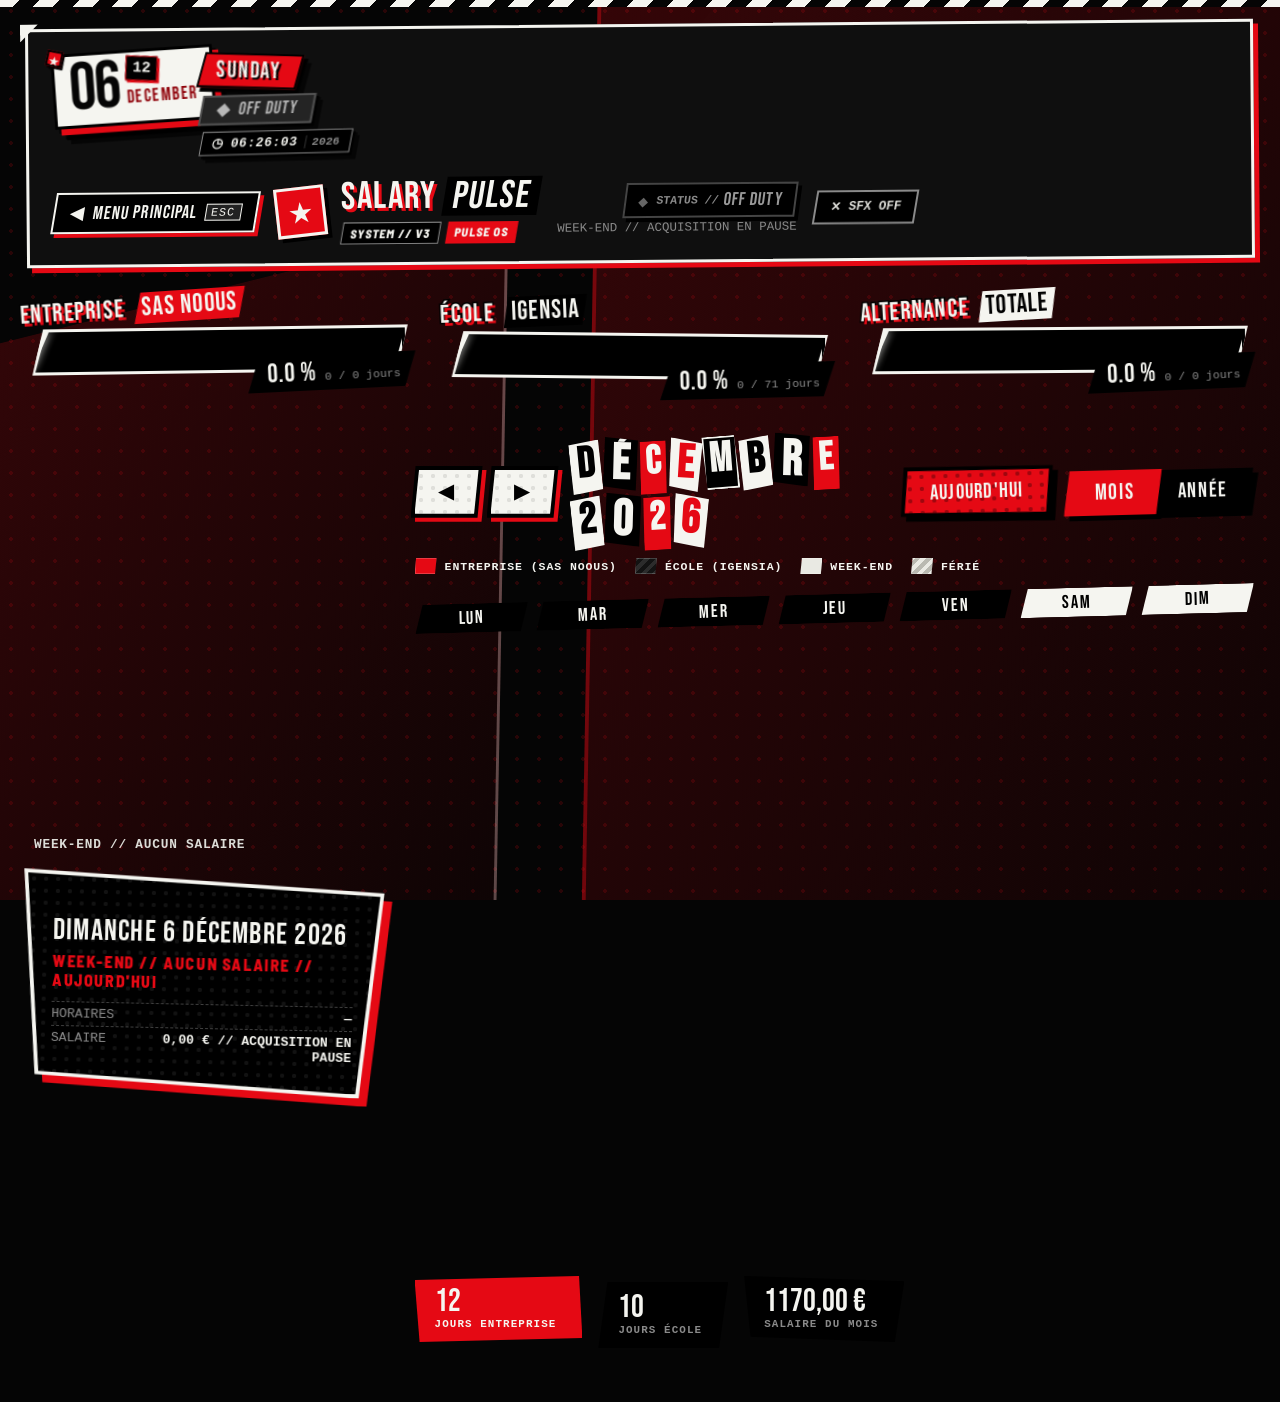
==== calendar/index.html @ b2853b39 "fix: versionner les scripts/CSS (cache GitHub Pages) et signaler un chargement incomplet GitHub Page" ====
<!DOCTYPE html>
<html lang="fr">
<head>
    <meta charset="UTF-8">
    <meta name="viewport" content="width=device-width, initial-scale=1, viewport-fit=cover">
    <meta name="theme-color" content="#050505">
    <title>Salary Pulse — Calendrier</title>
    <link rel="preconnect" href="https://fonts.googleapis.com">
    <link rel="preconnect" href="https://fonts.gstatic.com" crossorigin>
    <link href="https://fonts.googleapis.com/css2?family=Barlow+Semi+Condensed:wght@600;800&family=Bebas+Neue&display=swap" rel="stylesheet">
    <link rel="stylesheet" href="../shared/shared.css?v=20260919b">
    <link rel="stylesheet" href="calendar.css?v=20260919b">
</head>
<body data-sp-page="calendar" data-sp-hud="auto">
    <div class="sp-app-container">
        <header class="sp-header" data-sp-header="module"></header>

        <main class="cal-main">
            <h1 class="sp-sr-only">Calendrier de l'alternance</h1>

            <!-- Progression de l'alternance : 3 barres façon « Social Stats » -->
            <section class="cal-bars" aria-label="Progression de l'alternance">
                <div class="sp-hp sp-hp--red" id="barCompany">
                    <span class="hp-label">ENTREPRISE <em>SAS NOOUS</em></span>
                    <div class="hp-track"><div class="hp-fill"></div><div class="hp-ticks" aria-hidden="true"></div></div>
                    <span class="hp-value"><b data-bar-pct>0.0 %</b><i data-bar-days>0 / 0 jours</i></span>
                </div>
                <div class="sp-hp sp-hp--white" id="barSchool">
                    <span class="hp-label">ÉCOLE <em>IGENSIA</em></span>
                    <div class="hp-track"><div class="hp-fill"></div><div class="hp-ticks" aria-hidden="true"></div></div>
                    <span class="hp-value"><b data-bar-pct>0.0 %</b><i data-bar-days>0 / 71 jours</i></span>
                </div>
                <div class="sp-hp sp-hp--mix" id="barOverall">
                    <span class="hp-label">ALTERNANCE <em>TOTALE</em></span>
                    <div class="hp-track"><div class="hp-fill"></div><div class="hp-ticks" aria-hidden="true"></div></div>
                    <span class="hp-value"><b data-bar-pct>0.0 %</b><i data-bar-days>0 / 0 jours</i></span>
                </div>
            </section>

            <!-- Jour actuel : chiffre monumental sur pan rouge déchiré -->
            <section class="cal-today" aria-label="Jour actuel">
                <div class="cal-today-block">
                    <span class="cal-dow" id="calTodayDow">—</span>
                    <span class="cal-today-num sp-glitch" id="calTodayNum">--</span>
                    <span class="cal-today-month" id="calTodayMonth">—</span>
                </div>
                <p class="cal-today-info" id="calTodayInfo"></p>

                <div class="cal-detail sp-slab sp-slab--black" id="calDetail" aria-live="polite">
                    <span class="cal-detail-tag">JOUR SÉLECTIONNÉ</span>
                    <span class="cal-detail-date" id="calDetailDate">—</span>
                    <span class="cal-detail-kind" id="calDetailKind">—</span>
                    <dl class="cal-detail-rows">
                        <div><dt>HORAIRES</dt><dd id="calDetailHours">—</dd></div>
                        <div><dt>SALAIRE</dt><dd id="calDetailAmount">—</dd></div>
                    </dl>
                </div>
            </section>

            <!-- Calendrier : vue Mois ou Année -->
            <section class="cal-board" aria-labelledby="calTitle">
                <div class="cal-toolbar">
                    <div class="cal-nav-group" id="calNavGroup">
                        <button type="button" class="cal-nav sp-slab sp-slab--white" id="calPrev" aria-label="Mois précédent">◀</button>
                        <button type="button" class="cal-nav sp-slab sp-slab--white" id="calNext" aria-label="Mois suivant">▶</button>
                    </div>
                    <h2 class="cal-title" id="calTitle" data-ransom>CALENDRIER</h2>
                    <button type="button" class="cal-today-btn sp-slab sp-slab--red" id="calToday">AUJOURD'HUI</button>
                    <div class="cal-switch" role="group" aria-label="Type de vue">
                        <button type="button" class="cal-switch-btn is-active" id="viewMonth" data-view="month" aria-pressed="true">MOIS</button>
                        <button type="button" class="cal-switch-btn" id="viewYear" data-view="year" aria-pressed="false">ANNÉE</button>
                    </div>
                </div>

                <ul class="cal-legend" aria-label="Légende">
                    <li><i class="lg t-company"></i>ENTREPRISE (SAS NOOUS)</li>
                    <li><i class="lg t-school"></i>ÉCOLE (IGENSIA)</li>
                    <li><i class="lg t-weekend"></i>WEEK-END</li>
                    <li><i class="lg t-holiday"></i>FÉRIÉ</li>
                </ul>

                <div id="calMonthView">
                    <div class="cal-weekdays" aria-hidden="true">
                        <span>LUN</span><span>MAR</span><span>MER</span><span>JEU</span><span>VEN</span><span class="we">SAM</span><span class="we">DIM</span>
                    </div>
                    <div class="cal-grid" id="calGrid" role="group" aria-label="Jours du mois"></div>

                    <div class="cal-stats">
                        <div class="cal-stat cal-stat--red"><b id="calStatCompany">0</b><span>JOURS ENTREPRISE</span></div>
                        <div class="cal-stat"><b id="calStatSchool">0</b><span>JOURS ÉCOLE</span></div>
                        <div class="cal-stat"><b id="calStatAmount">0 €</b><span>SALAIRE DU MOIS</span></div>
                    </div>
                </div>

                <div id="calYearView" class="cal-year" hidden></div>
            </section>
        </main>
    </div>

    <!-- Intro « changement de jour » -->
    <div class="cal-intro" id="calIntro" aria-hidden="true">
        <div class="cal-intro-prev"><span id="calIntroPrev">--</span><s></s></div>
        <div class="cal-intro-next"><em id="calIntroDow">—</em><span id="calIntroNext">--</span></div>
        <div class="cal-intro-slash"></div>
    </div>

    <script src="../shared/scheduleConfig.js?v=20260919b" defer></script>
    <script src="../shared/schedule-engine.js?v=20260919b" defer></script>
    <script src="../shared/shared.js?v=20260919b" defer></script>
    <script src="calendar-engine.js?v=20260919b" defer></script>
    <script src="calendar-ui.js?v=20260919b" defer></script>
</body>
</html>
---- shared/shared.css ----
/* ==========================================================================
   SALARY PULSE // DESIGN SYSTEM
   Grammaire : noir + rouge + blanc · collage · diagonales · hard shadows
   Fichier partagé par tous les modules (menu, dashboard, calendrier, GTA 6).

   1. Tokens   2. Base   3. Fond   4. HUD / header   5. Boutons   6. Transition
   7. Briques P5 (dalles, lettres, glitch)   8. Barres HP   9. Responsive & accessibilité
   ========================================================================== */

/* 1. TOKENS ================================================================ */
:root {
    /* Couleurs */
    --sp-black: #050505;
    --sp-dark: #0f0f0f;
    --sp-card-bg: #141414;
    --sp-dark-gray: #242424;
    --sp-gray: #8a8a8a;
    --sp-offwhite: #dcdcd7;
    --sp-white: #f5f5f0;
    --sp-red: #e50914;
    --sp-red-dark: #8f0008;
    --sp-red-glow: rgba(229, 9, 20, 0.45);

    /* Typographies */
    --font-display: 'Bebas Neue', 'Oswald', 'Impact', 'Arial Narrow', sans-serif;
    --font-body: 'Barlow Semi Condensed', 'Arial Narrow', system-ui, sans-serif;
    --font-mono: ui-monospace, 'Cascadia Mono', Consolas, 'SFMono-Regular', monospace;

    /* Espacements */
    --sp-s2: 8px;
    --sp-s3: 12px;
    --sp-s4: 16px;
    --sp-s5: 24px;

    /* Bordures & angles */
    --sp-bw: 3px;
    --sp-skew: -10deg;

    /* Ombres dures : black = sticker, red = carte, combo = monument */
    --sp-shadow-black: 4px 4px 0 #000;
    --sp-shadow-red: 5px 5px 0 var(--sp-red);
    --sp-shadow-combo: 6px 6px 0 var(--sp-red), 12px 12px 0 #000;

    /* Découpes (clip-path) : aucune forme n'est un rectangle */
    --clip-para: polygon(7% 0, 100% 0, 93% 100%, 0 100%);
    --clip-para-r: polygon(0 0, 93% 0, 100% 100%, 7% 100%);
    --clip-bevel: polygon(0 14%, 3% 0, 97% 0, 100% 16%, 100% 86%, 97% 100%, 4% 100%, 0 84%);
    --clip-slab-a: polygon(0 6%, 98% 0, 100% 94%, 3% 100%);
    --clip-slab-b: polygon(3% 0, 100% 5%, 97% 100%, 0 93%);
    --clip-slab-c: polygon(0 0, 100% 8%, 94% 100%, 4% 92%);
    --clip-torn: polygon(0 0, 100% 0, 100% 84%, 96% 92%, 91% 82%, 86% 95%, 80% 84%, 74% 97%, 68% 86%, 61% 98%, 55% 87%, 48% 99%, 41% 88%, 34% 97%, 27% 86%, 20% 96%, 13% 85%, 7% 94%, 0 86%);

    /* Mouvement */
    --sp-ease-snap: cubic-bezier(0.2, 0.9, 0.3, 1.25);
    --sp-ease-out: cubic-bezier(0.16, 1, 0.3, 1);
    --sp-ease-slash: cubic-bezier(0.77, 0, 0.175, 1);
    --sp-t-fast: 120ms;
    --sp-t-med: 240ms;
    --sp-t-slow: 480ms;
    --sp-snap: var(--sp-t-med) var(--sp-ease-snap);

    /* Couches */
    --z-bg: 0;
    --z-app: 1;
    --z-wipe: 10000;
}

/* 2. BASE ================================================================== */
*, *::before, *::after {
    box-sizing: border-box;
    margin: 0;
    padding: 0;
    -webkit-font-smoothing: antialiased;
}

html { scroll-behavior: smooth; }

body {
    background: var(--sp-black);
    color: var(--sp-white);
    font-family: var(--font-body);
    min-height: 100vh;
    min-height: 100dvh;
    overflow-x: hidden;
    position: relative;
}

button { font: inherit; color: inherit; cursor: pointer; }
a { color: inherit; }

:focus-visible {
    outline: 3px solid var(--sp-white);
    outline-offset: 3px;
}

.sp-sr-only {
    position: absolute;
    width: 1px;
    height: 1px;
    overflow: hidden;
    clip: rect(0 0 0 0);
    white-space: nowrap;
}

.sp-skip {
    position: fixed;
    top: -60px;
    left: 8px;
    z-index: calc(var(--z-wipe) + 1);
    background: var(--sp-white);
    color: #000;
    padding: 8px 14px;
    font-family: var(--font-display);
    font-size: 1.2rem;
    text-decoration: none;
    transition: top var(--sp-t-fast);
}
.sp-skip:focus { top: 8px; }

/* 3. FOND (couches légères, aucune boucle DOM) ============================= */
.sp-bg-overlay {
    position: fixed;
    inset: 0;
    z-index: var(--z-bg);
    pointer-events: none;
    overflow: hidden;
}

.sp-halftone {
    position: absolute;
    inset: 0;
    background-image: radial-gradient(circle, rgba(229, 9, 20, 0.16) 1.8px, transparent 1.9px);
    background-size: 22px 22px;
}

.sp-action-slash {
    position: absolute;
    background: linear-gradient(135deg, rgba(229, 9, 20, 0.22), rgba(143, 0, 8, 0.05));
    transform: rotate(-14deg) skewX(-15deg);
}
.sp-action-slash.slash-1 {
    top: -15%;
    right: -10%;
    width: 65vw;
    height: 125vh;
    border-left: 4px solid rgba(229, 9, 20, 0.45);
}
.sp-action-slash.slash-2 {
    bottom: -20%;
    left: -15%;
    width: 55vw;
    height: 85vh;
    border-right: 3px solid rgba(245, 245, 240, 0.28);
}

.sp-stripe-band {
    position: absolute;
    inset: 0 0 auto;
    height: 7px;
    background: repeating-linear-gradient(-45deg, var(--sp-white) 0 14px, var(--sp-black) 14px 28px);
    z-index: 2;
}

/* 4. HUD & HEADER ========================================================== */
.sp-app-container {
    position: relative;
    z-index: var(--z-app);
    width: 100%;
    max-width: 1260px;
    margin: 0 auto;
    padding: var(--sp-s5) var(--sp-s4) 60px;
    overflow-x: clip; /* ombres dures et éléments inclinés ne créent jamais de scroll horizontal */
    display: flex;
    flex-direction: column;
    gap: 28px;
}

.sp-header {
    display: flex;
    align-items: center;
    justify-content: space-between;
    flex-wrap: wrap;
    gap: var(--sp-s5);
    padding: 18px 24px;
    background: var(--sp-dark);
    border: var(--sp-bw) solid var(--sp-white);
    box-shadow: var(--sp-shadow-red);
    position: relative;
    transform: rotate(-0.5deg);
}
.sp-header::before {
    content: '';
    position: absolute;
    top: -8px;
    left: -8px;
    width: 18px;
    height: 18px;
    background: var(--sp-white);
    clip-path: polygon(0 0, 100% 0, 0 100%);
}

.sp-header-right-group {
    display: flex;
    align-items: center;
    justify-content: flex-end;
    flex-wrap: wrap;
    gap: 18px;
}

.sp-brand-block { display: flex; align-items: center; gap: var(--sp-s4); }

.sp-logo-icon {
    width: 50px;
    height: 50px;
    display: grid;
    place-items: center;
    background: var(--sp-red);
    border: var(--sp-bw) solid var(--sp-white);
    box-shadow: var(--sp-shadow-black);
    transform: rotate(-6deg);
    font-size: 1.8rem;
}
.sp-star { color: var(--sp-white); }

.sp-brand-title {
    display: flex;
    align-items: baseline;
    gap: var(--sp-s2);
    font-family: var(--font-display);
    font-size: 2.4rem;
    line-height: 0.92;
    letter-spacing: 0.04em;
}
.sp-brand-title .title-main { text-shadow: 3px 3px 0 var(--sp-red); }
.sp-brand-title .title-sub {
    color: var(--sp-white);
    background: #000;
    padding: 2px 8px;
    transform: skewX(var(--sp-skew));
}

.sp-tag-ribbon { display: flex; gap: var(--sp-s2); margin-top: 6px; }
.sp-pill-black, .sp-pill-red {
    font-size: 0.75rem;
    font-weight: 800;
    letter-spacing: 0.08em;
    padding: 3px 8px;
    transform: skewX(var(--sp-skew));
}
.sp-pill-black { background: #000; border: 1px solid var(--sp-gray); }
.sp-pill-red { background: var(--sp-red); }

/* Statut de travail */
.hud-status-wrapper { display: flex; flex-direction: column; align-items: flex-end; gap: 3px; }
.sp-status-badge {
    display: inline-flex;
    align-items: center;
    gap: var(--sp-s2);
    padding: 4px 12px;
    background: #000;
    border: 2px solid var(--sp-gray);
    box-shadow: var(--sp-shadow-black);
    transform: skewX(-8deg);
}
.sp-status-radar { font-size: 0.8rem; animation: spRadarPulse 1s infinite alternate; }
.sp-status-text-block { display: flex; align-items: center; gap: 5px; }
.status-prefix { font-family: var(--font-mono); font-size: 0.72rem; color: var(--sp-gray); font-weight: 700; }
.status-main { font-family: var(--font-display); font-size: 1.15rem; letter-spacing: 0.06em; }
.hud-status-caption { font-size: 0.78rem; color: var(--sp-gray); font-family: var(--font-mono); }

.sp-status-badge.status-working { border-color: var(--sp-red); box-shadow: 3px 3px 0 var(--sp-red); }
.sp-status-badge.status-working .sp-status-radar { color: var(--sp-white); }
.sp-status-badge.status-break { border-color: var(--sp-white); color: var(--sp-white); }
.sp-status-badge.status-break .sp-status-radar { color: var(--sp-red); }
.sp-status-badge.status-complete { border-color: var(--sp-white); color: var(--sp-white); }
.sp-status-badge.status-complete .sp-status-radar { color: var(--sp-white); }
.sp-status-badge.status-offduty { border-color: #444; color: #999; }
.sp-status-badge.status-offduty .sp-status-radar { color: #666; }

@keyframes spRadarPulse {
    from { opacity: 0.3; transform: scale(0.8); }
    to { opacity: 1; transform: scale(1.2); }
}

/* Sticker date HUD — dimensionné en em : `font-size` du parent le met à l'échelle */
.sp-date-hud-sticker {
    --hud-fs: 16px;
    font-size: var(--hud-fs);
    display: flex;
    align-items: flex-start;
    position: relative;
    z-index: 10;
    filter: drop-shadow(0.25em 0.25em 0 rgba(0, 0, 0, 0.7));
}

.hud-sticker-daybox {
    position: relative;
    z-index: 2;
    background: var(--sp-white);
    color: #050505;
    border: 0.22em solid #000;
    padding: 0.4em 0.9em 0.5em;
    box-shadow: 0.38em 0.38em 0 var(--sp-red), 0.7em 0.7em 0 #000;
    transform: rotate(-3.5deg);
    animation: spStickerDrop 0.45s var(--sp-ease-out) both;
}

.sticker-pin {
    position: absolute;
    top: -0.55em;
    left: -0.55em;
    width: 1.25em;
    height: 1.25em;
    display: grid;
    place-items: center;
    background: var(--sp-red);
    color: var(--sp-white);
    font-size: 0.8em;
    border: 2px solid #000;
    box-shadow: 2px 2px 0 #000;
    transform: rotate(15deg);
}

.sticker-num-row { display: flex; align-items: flex-start; gap: 0.4em; }
.sticker-big-day {
    font-family: var(--font-display);
    font-size: 4.2em;
    line-height: 0.82;
    letter-spacing: -0.03em;
    font-variant-numeric: tabular-nums;
}
.sticker-month-tag {
    display: inline-block;
    background: #000;
    color: var(--sp-white);
    font-family: var(--font-mono);
    font-weight: 800;
    font-size: 0.95em;
    padding: 0.15em 0.4em;
    border: 1.5px solid var(--sp-red);
    box-shadow: 2px 2px 0 var(--sp-red);
    transform: rotate(6deg) translateY(-2px);
}
.sticker-month-name {
    font-family: var(--font-display);
    font-size: 1.15em;
    letter-spacing: 0.08em;
    color: var(--sp-red-dark);
    margin-top: 0.25em;
    line-height: 1;
}

.hud-sticker-slash-group {
    display: flex;
    flex-direction: column;
    align-items: flex-start;
    gap: 0.35em;
    margin: 0.3em 0 0 -0.9em;
    z-index: 3;
}

.sticker-weekday-banner {
    background: var(--sp-red);
    border: 0.17em solid #000;
    box-shadow: 0.27em 0.27em 0 #000;
    padding: 0.25em 1em 0.25em 0.9em;
    transform: skewX(-14deg) rotate(2deg);
    animation: spStickerSlash 0.48s var(--sp-ease-out) 0.08s both;
}
.weekday-text {
    display: inline-block;
    font-family: var(--font-display);
    font-size: 1.45em;
    letter-spacing: 0.08em;
    line-height: 1;
    text-shadow: 2px 2px 0 #000;
    transform: skewX(14deg);
}

.sticker-context-pill {
    display: inline-flex;
    align-items: center;
    gap: 0.4em;
    padding: 0.25em 0.8em;
    border: 2px solid #000;
    box-shadow: 3px 3px 0 #000;
    font-family: var(--font-display);
    font-size: 1.1em;
    letter-spacing: 0.06em;
    line-height: 1;
    transform: skewX(-12deg) rotate(-1deg);
    animation: spStickerPop 0.45s var(--sp-ease-out) 0.16s both;
}
.sticker-context-pill.context-afterwork { background: #000; color: var(--sp-white); border-color: var(--sp-white); box-shadow: 3px 3px 0 var(--sp-red); }
.sticker-context-pill.context-working { background: var(--sp-red); border-color: var(--sp-white); }
.sticker-context-pill.context-working .context-dot { color: var(--sp-white); }
.sticker-context-pill.context-break { background: var(--sp-white); color: #000; }
.sticker-context-pill.context-break .context-dot { color: var(--sp-red); }
.sticker-context-pill.context-offduty { background: var(--sp-dark-gray); color: #b8b8b8; border-color: #555; }

.sticker-time-tag {
    display: inline-flex;
    align-items: center;
    gap: 0.6em;
    background: #000;
    border: 1px solid var(--sp-gray);
    padding: 0.25em 0.8em;
    font-family: var(--font-mono);
    font-size: 0.8em;
    font-weight: 700;
    box-shadow: 3px 3px 0 #000;
    transform: skewX(var(--sp-skew));
    animation: spStickerPop 0.45s var(--sp-ease-out) 0.22s both;
}
.time-clock-icon, .time-clock-val { color: var(--sp-white); }
.time-clock-val { letter-spacing: 0.05em; font-variant-numeric: tabular-nums; }
.time-year-val { color: var(--sp-gray); font-size: 0.9em; border-left: 1px solid #333; padding-left: 0.5em; }

@keyframes spStickerDrop {
    from { opacity: 0; transform: translateY(-20px) rotate(-10deg) scale(0.9); }
    to { opacity: 1; transform: translateY(0) rotate(-3.5deg) scale(1); }
}
@keyframes spStickerSlash {
    from { opacity: 0; transform: translateX(-30px) skewX(-20deg) scale(0.9); }
    to { opacity: 1; transform: translateX(0) skewX(-14deg) rotate(2deg) scale(1); }
}
@keyframes spStickerPop {
    from { opacity: 0; transform: scale(0.6) skewX(-12deg); }
    to { opacity: 1; transform: scale(1) skewX(-12deg) rotate(-1deg); }
}

/* 5. BOUTONS GÉNÉRIQUES ==================================================== */
.sp-btn-back,
.sp-btn-audio-header {
    display: inline-flex;
    align-items: center;
    gap: var(--sp-s2);
    background: #000;
    border: 2px solid var(--sp-white);
    box-shadow: 4px 4px 0 var(--sp-red);
    padding: 7px 14px;
    text-decoration: none;
    transform: skewX(var(--sp-skew));
    transition: transform var(--sp-snap), background-color var(--sp-t-fast), box-shadow var(--sp-t-fast);
}
.sp-btn-back { font-family: var(--font-display); font-size: 1.15rem; letter-spacing: 0.06em; }
.sp-btn-back:hover { background: var(--sp-red); transform: skewX(var(--sp-skew)) translateY(-2px); box-shadow: 6px 6px 0 #000; }
.sp-btn-back:active { transform: skewX(var(--sp-skew)) translateY(2px); box-shadow: 2px 2px 0 #000; }
.sp-btn-back .back-arrow { color: var(--sp-white); }
.sp-btn-back .back-kbd {
    background: #222;
    color: var(--sp-white);
    border: 1px solid var(--sp-white);
    font-family: var(--font-mono);
    font-size: 0.72rem;
    padding: 1px 5px;
}

.sp-btn-audio-header {
    border-color: var(--sp-gray);
    box-shadow: none;
    font-family: var(--font-mono);
    font-size: 0.78rem;
    font-weight: 700;
    color: var(--sp-offwhite);
}
.sp-btn-audio-header:hover { border-color: var(--sp-white); box-shadow: 3px 3px 0 var(--sp-red); transform: skewX(var(--sp-skew)) translateY(-2px); }
.sp-btn-audio-header[aria-pressed="true"] { background: var(--sp-red); color: #fff; border-color: var(--sp-white); box-shadow: 3px 3px 0 var(--sp-white); }

/* 6. TRANSITION « MODULE ACCESS » =========================================
   4 panneaux diagonaux (noir, blanc, rouge, jaune) qui balaient l'écran.
   .is-covering : entrée (≈320 ms) · .is-revealing : sortie sur la page suivante. */
.sp-transition-wipe {
    position: fixed;
    inset: 0;
    z-index: var(--z-wipe);
    pointer-events: none;
    overflow: hidden;
    visibility: hidden;
}
.sp-transition-wipe.is-covering,
.sp-transition-wipe.is-revealing { visibility: visible; }
.sp-transition-wipe.is-covering { pointer-events: all; }

.wipe-band {
    position: absolute;
    top: 0;
    left: -30vw;
    width: 160vw;
    height: 100%;
    transform: skewX(-22deg) translateX(-125%);
    will-change: transform;
}
.wipe-band.band-a { background: var(--sp-white); }
.wipe-band.band-white { background: var(--sp-white); }
.wipe-band.band-red {
    background: var(--sp-red);
    display: grid;
    place-items: center;
}
.wipe-band.band-black { background: #000; }

.is-covering .wipe-band,
.is-revealing .wipe-band { animation-fill-mode: forwards; animation-timing-function: var(--sp-ease-slash); }
.is-covering .wipe-band { animation-duration: 320ms; animation-name: spWipeIn; }
.is-covering .band-white { animation-delay: 30ms; }
.is-covering .band-black { animation-delay: 60ms; }
.is-covering .band-red { animation-delay: 90ms; }
.is-revealing .wipe-band { transform: skewX(-22deg) translateX(0); animation-duration: 380ms; animation-name: spWipeOut; }
.is-revealing .band-black { animation-delay: 30ms; }
.is-revealing .band-white { animation-delay: 60ms; }
.is-revealing .band-a { animation-delay: 90ms; }

.wipe-content {
    display: flex;
    flex-direction: column;
    align-items: center;
    gap: var(--sp-s2);
    transform: skewX(22deg) rotate(-3deg);
    text-align: center;
    padding: 0 var(--sp-s4);
}
.wipe-kicker {
    font-family: var(--font-mono);
    font-size: clamp(0.7rem, 2.2vw, 1rem);
    font-weight: 800;
    letter-spacing: 0.24em;
    color: var(--sp-white);
    background: #000;
    padding: 4px 12px;
}
.wipe-text {
    font-family: var(--font-display);
    font-size: clamp(3.2rem, 12vw, 8rem);
    line-height: 0.9;
    letter-spacing: 0.04em;
    -webkit-text-stroke: 3px #000;
    paint-order: stroke fill;
    text-shadow: 6px 6px 0 #000;
}
.wipe-pulse { width: min(60vw, 460px); height: auto; overflow: visible; }
.wipe-pulse path {
    fill: none;
    stroke: var(--sp-white);
    stroke-width: 5;
    stroke-linejoin: round;
    stroke-dasharray: 400;
    stroke-dashoffset: 400;
}
.is-covering .wipe-pulse path { animation: spPulseDraw 320ms var(--sp-ease-out) 120ms forwards; }
.is-revealing .wipe-pulse path { stroke-dashoffset: 0; }

@keyframes spWipeIn { to { transform: skewX(-22deg) translateX(0); } }
@keyframes spWipeOut { to { transform: skewX(-22deg) translateX(125%); } }
@keyframes spPulseDraw { to { stroke-dashoffset: 0; } }

/* 7. BRIQUES P5 : dalles découpées, lettres « anonymes », glitch =============
   .sp-slab : ombre dure (drop-shadow sur l'union forme + contenu, donc compatible
   clip-path), liseré clair (::after) et face (::before, trame optionnelle).
   Variables : --slab-bg  --slab-edge  --slab-dot  --slab-clip  --slab-shadow */
.sp-slab {
    position: relative;
    isolation: isolate;
    filter: drop-shadow(var(--slab-shadow, 7px 7px 0 #000));
}
.sp-slab::before,
.sp-slab::after { content: ''; position: absolute; clip-path: var(--slab-clip, var(--clip-slab-a)); }
.sp-slab::before {
    inset: 0;
    z-index: -1;
    background-color: var(--slab-bg, #000);
    background-image: radial-gradient(circle, var(--slab-dot, transparent) 1.8px, transparent 2.5px);
    background-size: 12px 12px;
}
.sp-slab::after { inset: -4px; z-index: -2; background: var(--slab-edge, var(--sp-white)); }
.sp-slab--red { --slab-bg: var(--sp-red); --slab-dot: rgba(0, 0, 0, 0.3); --slab-edge: #000; }
.sp-slab--white { --slab-bg: var(--sp-white); --slab-dot: rgba(0, 0, 0, 0.09); --slab-edge: #000; color: #000; }
.sp-slab--black { --slab-bg: #000; --slab-dot: rgba(255, 255, 255, 0.07); }

/* Lettres découpées : chaque lettre a sa tuile, sa taille et son angle */
.sp-ransom { display: inline-flex; flex-wrap: wrap; align-items: baseline; gap: 0.06em 0.05em; font-family: var(--font-display); line-height: 1; }
.sp-ransom .w { display: inline-flex; gap: 0.05em; margin-right: 0.3em; white-space: nowrap; }
.sp-ransom .l { display: inline-block; padding: 0.04em 0.16em 0.02em; }
.sp-ransom .l:nth-child(5n+1) { background: var(--sp-white); color: #000; transform: rotate(-4deg); clip-path: var(--clip-slab-a); }
.sp-ransom .l:nth-child(5n+2) { background: #000; color: var(--sp-white); font-size: 1.16em; transform: rotate(3deg) translateY(-0.05em); clip-path: var(--clip-slab-b); }
.sp-ransom .l:nth-child(5n+3) { background: var(--sp-red); color: var(--sp-white); font-size: 0.92em; transform: rotate(-2deg) translateY(0.05em); clip-path: var(--clip-para); }
.sp-ransom .l:nth-child(5n+4) { background: var(--sp-white); color: var(--sp-red); font-size: 1.08em; transform: rotate(5deg); clip-path: var(--clip-slab-c); }
.sp-ransom .l:nth-child(5n) { background: #000; color: var(--sp-white); font-size: 0.96em; transform: rotate(-3deg) translateY(-0.03em); clip-path: var(--clip-para-r); box-shadow: inset 0 0 0 2px var(--sp-white); }

/* Glitch nerveux (titres) : deux copies décalées via data-text */
.sp-glitch { position: relative; display: inline-block; }
.sp-glitch::before,
.sp-glitch::after { content: attr(data-text); position: absolute; inset: 0; pointer-events: none; opacity: 0; }
.sp-glitch::before { color: var(--sp-red); clip-path: polygon(0 0, 100% 0, 100% 45%, 0 45%); }
.sp-glitch::after { color: var(--sp-white); clip-path: polygon(0 55%, 100% 55%, 100% 100%, 0 100%); }
.sp-glitch.is-glitching::before { animation: spGlitchA 220ms steps(2) 1; }
.sp-glitch.is-glitching::after { animation: spGlitchB 220ms steps(2) 1; }
@keyframes spGlitchA { 0%, 100% { opacity: 0; } 20% { opacity: 1; transform: translate(-6px, 0); } 60% { opacity: 1; transform: translate(4px, -2px); } }
@keyframes spGlitchB { 0%, 100% { opacity: 0; } 30% { opacity: 1; transform: translate(6px, 1px); } 70% { opacity: 1; transform: translate(-4px, 2px); } }

/* 8. BARRES « SOCIAL STATS / HP » ==========================================
   .sp-hp > .hp-label + .hp-track(> .hp-fill + .hp-ticks) + .hp-value
   Le remplissage suit --p (0..1, posé sur .hp-track) ; le bord d'attaque est oblique et pointu.
   Variantes : .sp-hp--white (hachures, école) · .sp-hp--mix (rouge → blanc, total) */
@property --p { syntax: '<number>'; inherits: true; initial-value: 0; }

.sp-hp {
    --segs: 7;
    --tip: 16px;
    position: relative;
    display: grid;
    gap: 6px;
    padding-top: 26px;
}
.hp-label {
    position: absolute;
    top: -6px;
    left: -12px;
    z-index: 3;
    font-family: var(--font-display);
    font-size: 1.7rem;
    letter-spacing: 0.05em;
    line-height: 1;
    color: var(--sp-white);
    -webkit-text-stroke: 3px #000;
    paint-order: stroke fill;
    text-shadow: 3px 3px 0 var(--sp-red);
    transform: rotate(-3deg);
}
.hp-label em { font-style: normal; padding: 0 8px; margin-left: 4px; background: var(--sp-red); color: var(--sp-white); -webkit-text-stroke: 0; text-shadow: none; clip-path: var(--clip-para); }

.hp-track {
    position: relative;
    height: 38px;
    background: var(--sp-white);
    clip-path: polygon(3% 0, 100% 0, 97% 100%, 0 100%);
    transition: --p 1100ms cubic-bezier(0.2, 0.9, 0.3, 1.12);
}
.hp-track::before { content: ''; position: absolute; inset: 3px; background: #000; clip-path: polygon(3% 0, 100% 0, 97% 100%, 0 100%); }
.hp-fill {
    position: absolute;
    inset: 6px;
    background: linear-gradient(180deg, #ff4650 0%, var(--sp-red) 45%, #8f0008 100%);
    /* bord d'attaque : le haut avance plus loin que le bas → pointe oblique */
    clip-path: polygon(0 0, calc(var(--p) * 100% + var(--tip) * var(--p)) 0, calc(var(--p) * 100% - var(--tip) * (1 - var(--p))) 100%, 0 100%);
}
.hp-fill::before { content: ''; position: absolute; inset: 0; background: repeating-linear-gradient(-60deg, rgba(255, 255, 255, 0.16) 0 8px, transparent 8px 18px); background-size: 26px 100%; animation: spHpFlow 900ms linear infinite; }
.hp-fill::after { content: ''; position: absolute; inset: 0 0 auto 0; height: 30%; background: rgba(255, 255, 255, 0.35); }
@keyframes spHpFlow { to { background-position: 26px 0; } }

/* étincelle blanche sur le bord d'attaque */
.hp-track::after {
    content: '';
    position: absolute;
    z-index: 2;
    top: 3px;
    bottom: 3px;
    width: 5px;
    left: calc(6px + (100% - 12px) * var(--p) - 3px);
    background: var(--sp-white);
    transform: skewX(-24deg);
    filter: drop-shadow(0 0 5px var(--sp-white));
}
.hp-ticks {
    position: absolute;
    inset: 3px;
    background: repeating-linear-gradient(90deg, transparent 0 calc(100% / var(--segs) - 3px), #000 calc(100% / var(--segs) - 3px) calc(100% / var(--segs)));
}
.hp-value {
    position: absolute;
    right: -6px;
    top: 0;
    z-index: 3;
    display: flex;
    align-items: baseline;
    gap: var(--sp-s2);
    padding: 2px 16px 2px 20px;
    background: #000;
    color: var(--sp-white);
    clip-path: var(--clip-para);
    transform: rotate(-2deg);
}
.hp-value b { font-family: var(--font-display); font-weight: 400; font-size: 1.9rem; letter-spacing: 0.04em; }
.hp-value i { font-style: normal; font-family: var(--font-mono); font-size: 0.72rem; color: var(--sp-gray); }
.sp-hp--main { margin-top: var(--sp-s2); }

.sp-hp--white .hp-fill { background: repeating-linear-gradient(-45deg, #f5f5f0 0 9px, #cfcfc8 9px 18px); }
.sp-hp--white .hp-fill::before, .sp-hp--white .hp-fill::after { display: none; }
.sp-hp--white .hp-label em { background: #000; }
.sp-hp--mix .hp-fill { background: linear-gradient(90deg, #8f0008 0%, var(--sp-red) 55%, #f5f5f0 100%); }
.sp-hp--mix .hp-label em { background: var(--sp-white); color: #000; }

/* 9. RESPONSIVE & ACCESSIBILITÉ ============================================ */
@media (max-width: 950px) {
    .sp-header { flex-direction: column; align-items: flex-start; gap: var(--sp-s4); transform: none; }
    .sp-header-right-group { width: 100%; justify-content: space-between; }
}

@media (max-width: 650px) {
    .sp-app-container { padding: var(--sp-s3) var(--sp-s3) 36px; gap: var(--sp-s5); }
    .sp-date-hud-sticker { --hud-fs: 13px; }
    .sp-header { padding: var(--sp-s3); }
    .sp-header-right-group { flex-wrap: nowrap; align-items: stretch; gap: var(--sp-s3); }
    .sp-btn-back { flex: 1; justify-content: center; }
    .sp-btn-audio-header { justify-content: center; }
    .sp-brand-block, .hud-status-wrapper { display: none; } /* le HUD date suffit sur mobile */
}

@media (prefers-reduced-motion: reduce) {
    *, *::before, *::after {
        animation-duration: 0.01ms !important;
        animation-iteration-count: 1 !important;
        animation-delay: 0ms !important;
        transition-duration: 0.01ms !important;
        scroll-behavior: auto !important;
    }
    .sp-transition-wipe { display: none !important; }
    .hp-fill::before { animation: none; }
    .hp-track { transition: none; }
}
---- calendar/calendar.css ----
/* ==========================================================================
   CALENDRIER // jour actuel monumental + grille de parallélogrammes
   1. Mise en page   2. Jour actuel   3. Grille   4. Stats   5. Intro   6. Responsive
   ========================================================================== */

/* 1. MISE EN PAGE ========================================================== */
.cal-main { display: grid; grid-template-columns: minmax(280px, 0.42fr) 1fr; gap: 44px 36px; align-items: start; }

/* Barres de progression (Social Stats) : pleine largeur, légèrement décalées */
.cal-bars { grid-column: 1 / -1; display: grid; grid-template-columns: repeat(3, 1fr); gap: 46px 44px; padding: 10px 6px 4px; }
.cal-bars .sp-hp:nth-child(1) { transform: rotate(-0.8deg); }
.cal-bars .sp-hp:nth-child(2) { transform: rotate(0.6deg) translateY(6px); }
.cal-bars .sp-hp:nth-child(3) { transform: rotate(-0.4deg); }
.cal-bars .hp-track { height: 46px; }
.cal-bars .hp-label { font-size: 1.6rem; }
.cal-bars .sp-hp { padding-bottom: 16px; }
.cal-bars .hp-value { top: auto; bottom: -2px; right: -8px; }
.cal-bars .hp-value b { font-size: 1.6rem; }

/* 2. JOUR ACTUEL =========================================================== */
.cal-today { display: grid; gap: var(--sp-s5); }

.cal-today-block {
    position: relative;
    isolation: isolate;
    display: grid;
    justify-items: start;
    padding: 30px 26px 74px 30px;
    min-height: 340px;
    transform: rotate(-2.5deg);
    filter: drop-shadow(10px 10px 0 #000);
}
/* fond rouge déchiré + trame */
.cal-today-block::before {
    content: '';
    position: absolute;
    inset: 0;
    z-index: -1;
    background:
        radial-gradient(circle, rgba(0, 0, 0, 0.32) 2px, transparent 2.6px) 0 0 / 13px 13px,
        var(--sp-red);
    clip-path: var(--clip-torn);
}
.cal-today-block::after {
    content: '';
    position: absolute;
    inset: -5px;
    z-index: -2;
    background: var(--sp-white);
    clip-path: var(--clip-torn);
}
.cal-dow {
    padding: 3px 18px 3px 12px;
    background: #000;
    color: var(--sp-white);
    font-family: var(--font-display);
    font-size: 1.7rem;
    letter-spacing: 0.1em;
    clip-path: var(--clip-para);
    transform: rotate(3deg);
}
.cal-today-num {
    font-family: var(--font-display);
    font-size: clamp(9rem, 22vw, 15rem);
    line-height: 0.82;
    color: var(--sp-white);
    -webkit-text-stroke: 5px #000;
    paint-order: stroke fill;
    text-shadow: 9px 9px 0 #000;
    transform: skewX(-7deg);
    margin: 4px 0 0 -6px;
}
.cal-today-month {
    padding: 2px 16px 2px 12px;
    background: var(--sp-white);
    color: #000;
    font-family: var(--font-display);
    font-size: 1.5rem;
    letter-spacing: 0.08em;
    clip-path: var(--clip-slab-b);
    transform: rotate(-2deg);
}
.cal-today-info { font-family: var(--font-mono); font-size: 0.8rem; font-weight: 700; letter-spacing: 0.06em; color: var(--sp-offwhite); padding-left: 8px; }

/* Détail du jour sélectionné */
.cal-detail { --slab-clip: var(--clip-slab-c); --slab-shadow: 8px 8px 0 var(--sp-red); display: grid; gap: 6px; padding: 22px 26px 28px; transform: rotate(1.2deg); }
.cal-detail-tag { justify-self: start; padding: 1px 12px 1px 8px; background: var(--sp-red); font-family: var(--font-mono); font-size: 0.7rem; font-weight: 800; letter-spacing: 0.1em; clip-path: var(--clip-para); }
.cal-detail-date { font-family: var(--font-display); font-size: 1.9rem; line-height: 1; letter-spacing: 0.04em; }
.cal-detail-kind { font-family: var(--font-body); font-weight: 800; letter-spacing: 0.1em; color: var(--sp-red); }
.cal-detail[data-kind="rest"] .cal-detail-kind, .cal-detail[data-kind="before"] .cal-detail-kind { color: var(--sp-gray); }
.cal-detail-rows { display: grid; gap: 4px; margin-top: 6px; font-family: var(--font-mono); font-size: 0.82rem; }
.cal-detail-rows div { display: flex; justify-content: space-between; gap: var(--sp-s3); border-top: 1px dashed rgba(255, 255, 255, 0.25); padding-top: 4px; }
.cal-detail-rows dt { color: var(--sp-gray); }
.cal-detail-rows dd { font-weight: 700; text-align: right; }

/* 3. GRILLE ================================================================ */
.cal-board { display: grid; gap: var(--sp-s3); }

.cal-toolbar { display: flex; flex-wrap: wrap; align-items: center; gap: var(--sp-s3) var(--sp-s4); }
.cal-nav-group { display: flex; gap: var(--sp-s3); }
.cal-nav-group[hidden], .cal-today-btn[hidden], #calMonthView[hidden], #calYearView[hidden] { display: none; }
.cal-title { flex: 1 1 240px; font-size: clamp(1.6rem, 4vw, 2.7rem); transform: rotate(-1.5deg); }
.cal-nav, .cal-today-btn { border: 0; background: none; font-family: var(--font-display); letter-spacing: 0.06em; transition: transform var(--sp-snap); }
.cal-nav { --slab-clip: var(--clip-para); --slab-shadow: 4px 4px 0 var(--sp-red); width: 64px; height: 44px; font-size: 1.3rem; color: #000; }
.cal-today-btn { --slab-clip: var(--clip-slab-b); --slab-shadow: 5px 5px 0 #000; padding: 10px 26px; font-size: 1.3rem; color: var(--sp-white); transform: rotate(-2deg); }
.cal-nav:hover, .cal-today-btn:hover { transform: translateY(-3px) rotate(1deg); }
.cal-nav:active, .cal-today-btn:active { transform: translateY(2px); }

/* Bascule MOIS / ANNÉE : deux parallélogrammes accolés */
.cal-switch { display: inline-flex; filter: drop-shadow(5px 5px 0 #000); transform: rotate(-1.5deg); }
.cal-switch-btn {
    border: 0;
    padding: 9px 26px 9px 30px;
    background: #000;
    color: var(--sp-white);
    font-family: var(--font-display);
    font-size: 1.3rem;
    letter-spacing: 0.08em;
    clip-path: var(--clip-para);
    transition: background-color var(--sp-t-fast), color var(--sp-t-fast), transform var(--sp-snap);
}
.cal-switch-btn + .cal-switch-btn { margin-left: -12px; }
.cal-switch-btn:hover { background: #2a2a2a; }
.cal-switch-btn.is-active { background: var(--sp-red); transform: scale(1.06); z-index: 1; position: relative; }

/* Légende : mêmes textures que les cases */
.cal-legend { display: flex; flex-wrap: wrap; gap: 8px 18px; list-style: none; font-family: var(--font-mono); font-size: 0.72rem; font-weight: 800; letter-spacing: 0.08em; }
.cal-legend li { display: inline-flex; align-items: center; gap: 8px; }
.lg { display: inline-block; width: 22px; height: 16px; clip-path: var(--clip-para); }

/* Textures par type de jour (cases, mini-cases et légende) */
.t-company { --tx-bg: var(--sp-red); --tx-fg: var(--sp-white); }
.t-school { --tx-bg: repeating-linear-gradient(-45deg, #2c2c2c 0 4px, #131313 4px 8px); --tx-fg: #e6e6e1; }
.t-weekend { --tx-bg: #e9e9e3; --tx-fg: #000; }
.t-holiday { --tx-bg: repeating-linear-gradient(-45deg, #e9e9e3 0 4px, #b9b9b1 4px 8px); --tx-fg: #000; }
.t-outside { --tx-bg: #0a0a0a; --tx-fg: #666; }
.lg { background: var(--tx-bg); outline: 1px solid rgba(255, 255, 255, 0.2); outline-offset: -1px; }

.cal-weekdays, .cal-grid { display: grid; grid-template-columns: repeat(7, 1fr); gap: 8px; }
.cal-weekdays { transform: rotate(-1.5deg); margin-top: 8px; }
.cal-weekdays span { padding: 3px 0; text-align: center; background: #000; font-family: var(--font-display); font-size: 1.15rem; letter-spacing: 0.1em; clip-path: var(--clip-para); }
.cal-weekdays .we { background: var(--sp-white); color: #000; }

.cal-grid { transform: rotate(-1.5deg); filter: drop-shadow(6px 6px 0 #000); }

.cal-day {
    position: relative;
    aspect-ratio: 1 / 0.88;
    padding: 0;
    border: 0;
    background: #000; /* liseré */
    clip-path: var(--clip-para);
    transition: transform var(--sp-snap);
}
.cal-face {
    position: absolute;
    inset: 3px;
    display: grid;
    place-items: center;
    background: var(--tx-bg);
    color: var(--tx-fg);
    clip-path: var(--clip-para);
    font-family: var(--font-display);
}
.cal-day.t-company .cal-face { background: radial-gradient(circle, rgba(0, 0, 0, 0.28) 1.6px, transparent 2.2px) 0 0 / 10px 10px, var(--sp-red); }
.cal-face b { font-weight: 400; font-size: clamp(1.3rem, 3.2vw, 2.3rem); line-height: 1; }
.cal-face i { position: absolute; top: 3px; right: 16%; font-style: normal; font-size: 0.85rem; color: #000; }
.cal-day.t-company .cal-face i { color: var(--sp-white); }

.cal-day:nth-child(3n) { transform: translateY(3px); }
.cal-day:nth-child(5n) { transform: translateY(-2px); }
.cal-day.is-out .cal-face { opacity: 0.3; } /* sur la face : l'animation d'entrée fixe l'opacité du bouton */

.cal-day:hover { transform: translateY(-4px) rotate(2deg) scale(1.06); z-index: 3; }
.cal-day.is-selected { background: var(--sp-white); z-index: 4; transform: translateY(-5px) scale(1.08); }
.cal-day.is-today { background: var(--sp-white); z-index: 5; transform: scale(1.12); animation: calTodayPulse 1.6s ease-in-out infinite alternate; }
.cal-day.is-today .cal-face b { -webkit-text-stroke: 2px #000; paint-order: stroke fill; color: var(--sp-white); }
.cal-day.t-weekend.is-today .cal-face b, .cal-day.t-holiday.is-today .cal-face b { color: #000; -webkit-text-stroke: 0; }
@keyframes calTodayPulse { from { filter: drop-shadow(0 0 0 rgba(245, 245, 240, 0)); } to { filter: drop-shadow(0 0 8px rgba(245, 245, 240, 0.9)); } }
.cal-day:focus-visible { outline: 3px solid var(--sp-white); outline-offset: 2px; clip-path: none; }

/* Vue Année */
.cal-year { display: grid; grid-template-columns: repeat(auto-fill, minmax(190px, 1fr)); gap: 26px 22px; padding: 8px 4px 4px; }
.cal-mini { transform: rotate(-1deg); filter: drop-shadow(4px 4px 0 #000); }
.cal-mini:nth-child(even) { transform: rotate(1deg) translateY(6px); }
.cal-mini-title { width: 100%; text-align: left; border: 0; padding: 4px 16px 4px 12px; background: var(--sp-white); color: #000; font-family: var(--font-display); font-size: 1.4rem; letter-spacing: 0.08em; clip-path: var(--clip-para); transition: background-color var(--sp-t-fast), color var(--sp-t-fast); }
.cal-mini-title em { font-style: normal; color: var(--sp-red); }
.cal-mini-title:hover, .cal-mini-title.is-current { background: var(--sp-red); color: var(--sp-white); }
.cal-mini-title:hover em, .cal-mini-title.is-current em { color: #000; }
.cal-mini-grid { display: grid; grid-template-columns: repeat(7, 1fr); gap: 3px; padding: 8px 6px 6px; background: #000; clip-path: var(--clip-slab-a); }
.mc { display: block; aspect-ratio: 1; background: var(--tx-bg); clip-path: var(--clip-para); }
.mc.is-out { opacity: 0.22; }
.mc.is-today { outline: 2px solid var(--sp-white); outline-offset: 1px; clip-path: none; position: relative; z-index: 1; }
.cal-ready .cal-mini { animation: calDrop 420ms var(--sp-ease-snap) both; animation-delay: calc(var(--i) * 40ms); }

/* Entrée des cases en cascade (à l'ouverture, puis à chaque changement de mois) */
body:not(.cal-ready) .cal-day { opacity: 0; }
.cal-ready .cal-day { animation: calDrop 420ms var(--sp-ease-snap) both; animation-delay: calc(var(--i) * 14ms); }
@keyframes calDrop {
    0% { opacity: 0; translate: 0 -34px; rotate: -9deg; }
    60% { opacity: 1; }
    100% { opacity: 1; translate: 0 0; rotate: 0deg; }
}

/* 4. STATS DU MOIS ========================================================= */
.cal-stats { display: flex; flex-wrap: wrap; gap: var(--sp-s3) var(--sp-s4); margin-top: var(--sp-s4); }
.cal-stat { display: grid; padding: 10px 26px 12px 20px; background: #000; clip-path: var(--clip-slab-a); }
.cal-stat:nth-child(2) { clip-path: var(--clip-para); transform: translateY(6px); }
.cal-stat:nth-child(3) { clip-path: var(--clip-slab-c); }
.cal-stat b { font-family: var(--font-display); font-weight: 400; font-size: 2rem; line-height: 1; }
.cal-stat span { font-family: var(--font-mono); font-size: 0.68rem; font-weight: 800; letter-spacing: 0.1em; color: var(--sp-gray); }
.cal-stat--red { background: var(--sp-red); }
.cal-stat--red span { color: var(--sp-white); }

/* 5. INTRO « CHANGEMENT DE JOUR » ========================================== */
.cal-intro {
    position: fixed;
    inset: 0;
    z-index: 9000;
    display: grid;
    place-items: center;
    overflow: hidden;
    background:
        radial-gradient(circle, rgba(229, 9, 20, 0.35) 2px, transparent 2.6px) 0 0 / 16px 16px,
        #050505;
    animation: calIntroExit 520ms var(--sp-ease-slash) 1350ms forwards;
}
.cal-intro > * { grid-area: 1 / 1; }
.cal-intro-prev, .cal-intro-next { position: relative; font-family: var(--font-display); line-height: 0.8; }

/* veille : apparaît, est barrée, tombe */
.cal-intro-prev { animation: calPrev 700ms var(--sp-ease-out) forwards; }
.cal-intro-prev span { font-size: clamp(9rem, 34vw, 24rem); color: var(--sp-white); -webkit-text-stroke: 4px #000; paint-order: stroke fill; }
.cal-intro-prev s { position: absolute; left: -8%; right: -8%; top: 46%; height: 12%; background: var(--sp-red); transform: rotate(-14deg) scaleX(0); transform-origin: left; text-decoration: none; animation: calStrike 200ms ease-out 260ms forwards; }
@keyframes calPrev {
    0% { opacity: 0; transform: scale(0.6) rotate(-6deg); }
    30% { opacity: 1; transform: scale(1) rotate(-2deg); }
    75% { transform: translate(0, 0) rotate(-2deg); opacity: 1; }
    100% { transform: translate(-30vw, 110vh) rotate(-26deg); opacity: 1; }
}
@keyframes calStrike { to { transform: rotate(-14deg) scaleX(1); } }

/* jour actuel : claque avec secousse */
.cal-intro-next { display: grid; justify-items: center; opacity: 0; animation: calSlam 460ms cubic-bezier(0.2, 1.4, 0.4, 1) 640ms forwards; }
.cal-intro-next::before {
    content: '';
    position: absolute;
    inset: -14% -22% -24%;
    z-index: -1;
    background: var(--sp-red);
    clip-path: var(--clip-torn);
    transform: rotate(-4deg);
}
.cal-intro-next em { font-style: normal; padding: 2px 22px; background: #000; color: var(--sp-white); font-size: clamp(1.6rem, 5vw, 3rem); letter-spacing: 0.14em; clip-path: var(--clip-para); transform: rotate(3deg); }
.cal-intro-next span { font-size: clamp(9rem, 34vw, 24rem); color: var(--sp-white); -webkit-text-stroke: 5px #000; paint-order: stroke fill; text-shadow: 10px 10px 0 #000; }
@keyframes calSlam {
    0% { opacity: 0; transform: scale(3) rotate(8deg); }
    55% { opacity: 1; transform: scale(0.94) rotate(-3deg); }
    100% { opacity: 1; transform: scale(1) rotate(-3deg); }
}

/* éclair blanc à l'impact */
.cal-intro-slash { position: absolute; inset: 0; background: var(--sp-white); opacity: 0; pointer-events: none; animation: calFlash 220ms steps(3) 780ms 1; }
@keyframes calFlash { 0%, 100% { opacity: 0; } 30% { opacity: 0.9; } 60% { opacity: 0.2; } }

@keyframes calIntroExit { to { transform: translateX(-115%) skewX(-18deg); } }

/* Le bloc « jour actuel » claque aussi à la sortie de l'intro */
.cal-ready .cal-today-block { animation: calBlockIn 420ms var(--sp-ease-snap) both; }
@keyframes calBlockIn { from { opacity: 0; transform: rotate(-9deg) translateY(-40px) scale(1.15); } to { opacity: 1; transform: rotate(-2.5deg); } }
body:not(.cal-ready) .cal-today-block { opacity: 0; }

/* 6. RESPONSIVE ============================================================ */
@media (max-width: 900px) {
    .cal-main { grid-template-columns: 1fr; }
    .cal-bars { grid-template-columns: 1fr; gap: 42px; }
    .cal-today { grid-template-columns: 1fr; }
    .cal-today-block { min-height: 300px; }
}

@media (max-width: 520px) {
    .cal-weekdays, .cal-grid { gap: 5px; }
    .cal-face b { font-size: 1.15rem; }
    .cal-today-btn { flex: 1 1 100%; text-align: center; }
    .cal-switch { flex: 1 1 100%; }
    .cal-switch-btn { flex: 1; padding-left: 20px; }
    .cal-year { grid-template-columns: repeat(2, 1fr); gap: 20px 14px; }
    .cal-mini-title { font-size: 1.15rem; }
    .cal-detail-date { font-size: 1.5rem; }
    .cal-stat b { font-size: 1.6rem; }
    .cal-stat { padding: 8px 20px 10px 16px; }
}

@media (prefers-reduced-motion: reduce) {
    .cal-ready .cal-day, .cal-ready .cal-today-block { animation: none; }
    .cal-day:nth-child(3n), .cal-day:nth-child(5n) { transform: none; }
    .cal-day.is-today { animation: none; }
}
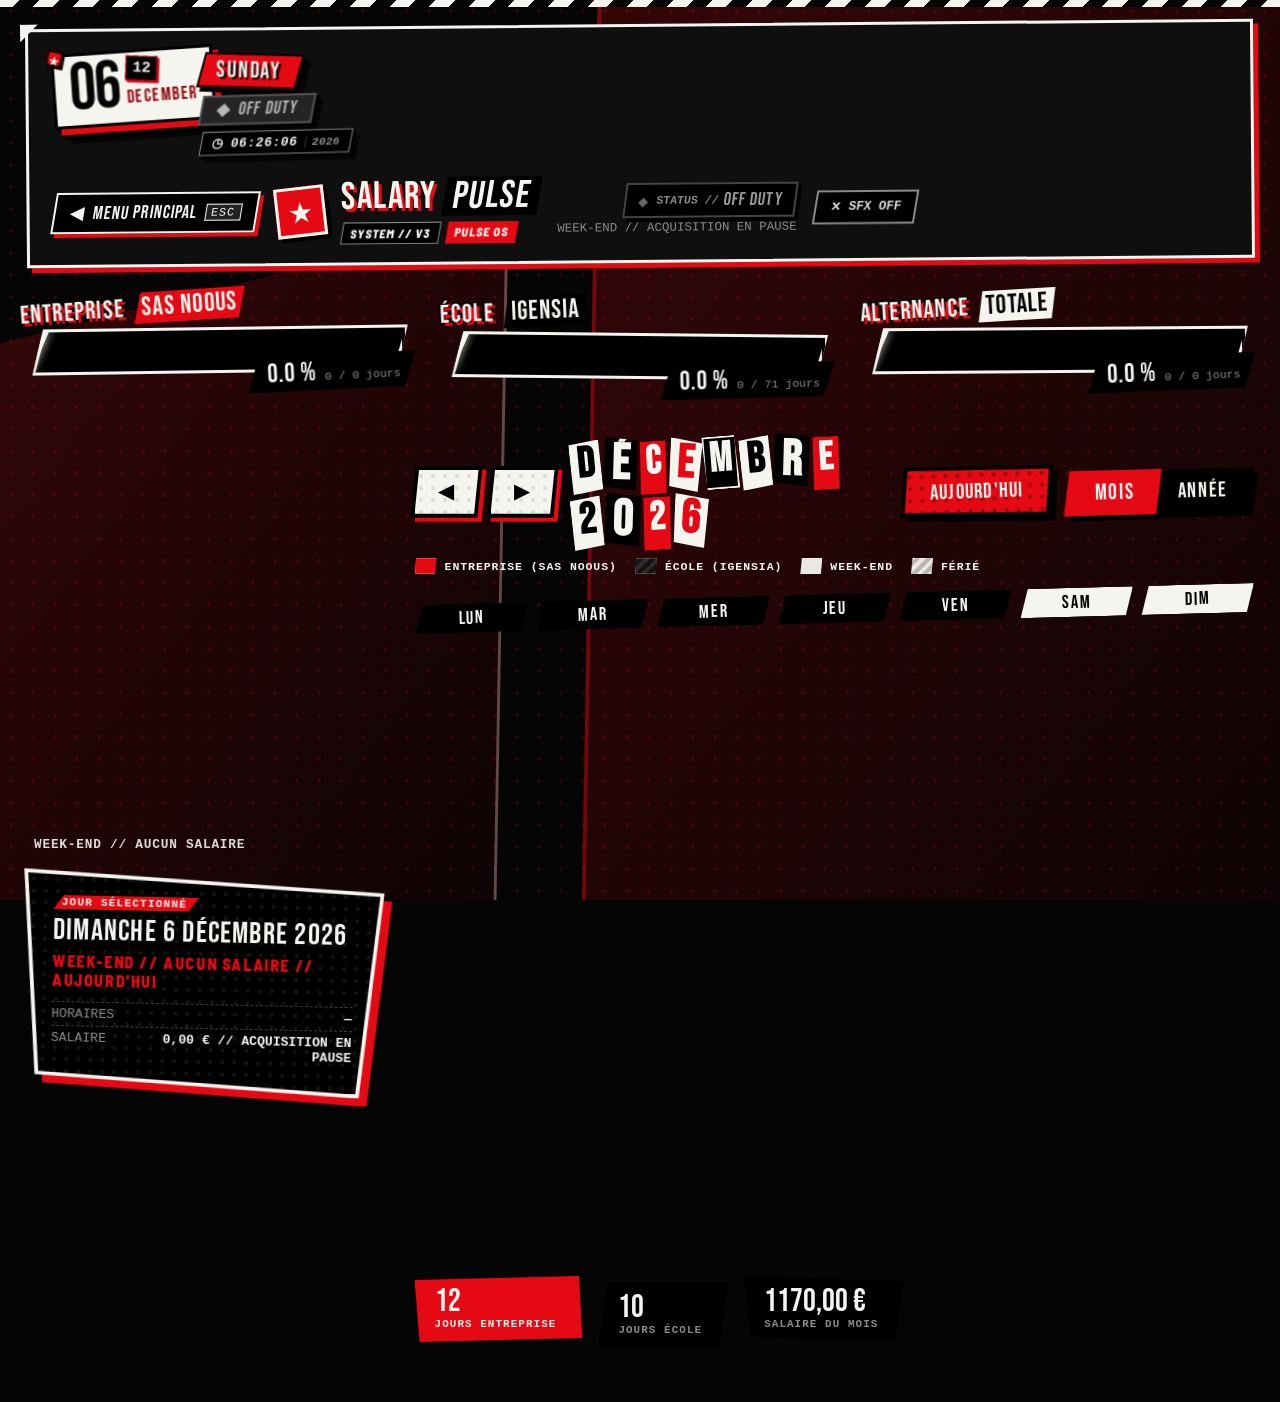
==== commit 742421de: "fix: la simulation (+1 min, démo) ne survit plus au rechargement Les minutes simulées et le mode dém" ====
--- a/calendar/index.html
+++ b/calendar/index.html
@@ -8,8 +8,8 @@
     <link rel="preconnect" href="https://fonts.googleapis.com">
     <link rel="preconnect" href="https://fonts.gstatic.com" crossorigin>
     <link href="https://fonts.googleapis.com/css2?family=Barlow+Semi+Condensed:wght@600;800&family=Bebas+Neue&display=swap" rel="stylesheet">
-    <link rel="stylesheet" href="../shared/shared.css?v=20260919b">
-    <link rel="stylesheet" href="calendar.css?v=20260919b">
+    <link rel="stylesheet" href="../shared/shared.css?v=20260919c">
+    <link rel="stylesheet" href="calendar.css?v=20260919c">
 </head>
 <body data-sp-page="calendar" data-sp-hud="auto">
     <div class="sp-app-container">
@@ -104,10 +104,10 @@
         <div class="cal-intro-slash"></div>
     </div>
 
-    <script src="../shared/scheduleConfig.js?v=20260919b" defer></script>
-    <script src="../shared/schedule-engine.js?v=20260919b" defer></script>
-    <script src="../shared/shared.js?v=20260919b" defer></script>
-    <script src="calendar-engine.js?v=20260919b" defer></script>
-    <script src="calendar-ui.js?v=20260919b" defer></script>
+    <script src="../shared/scheduleConfig.js?v=20260919c" defer></script>
+    <script src="../shared/schedule-engine.js?v=20260919c" defer></script>
+    <script src="../shared/shared.js?v=20260919c" defer></script>
+    <script src="calendar-engine.js?v=20260919c" defer></script>
+    <script src="calendar-ui.js?v=20260919c" defer></script>
 </body>
 </html>
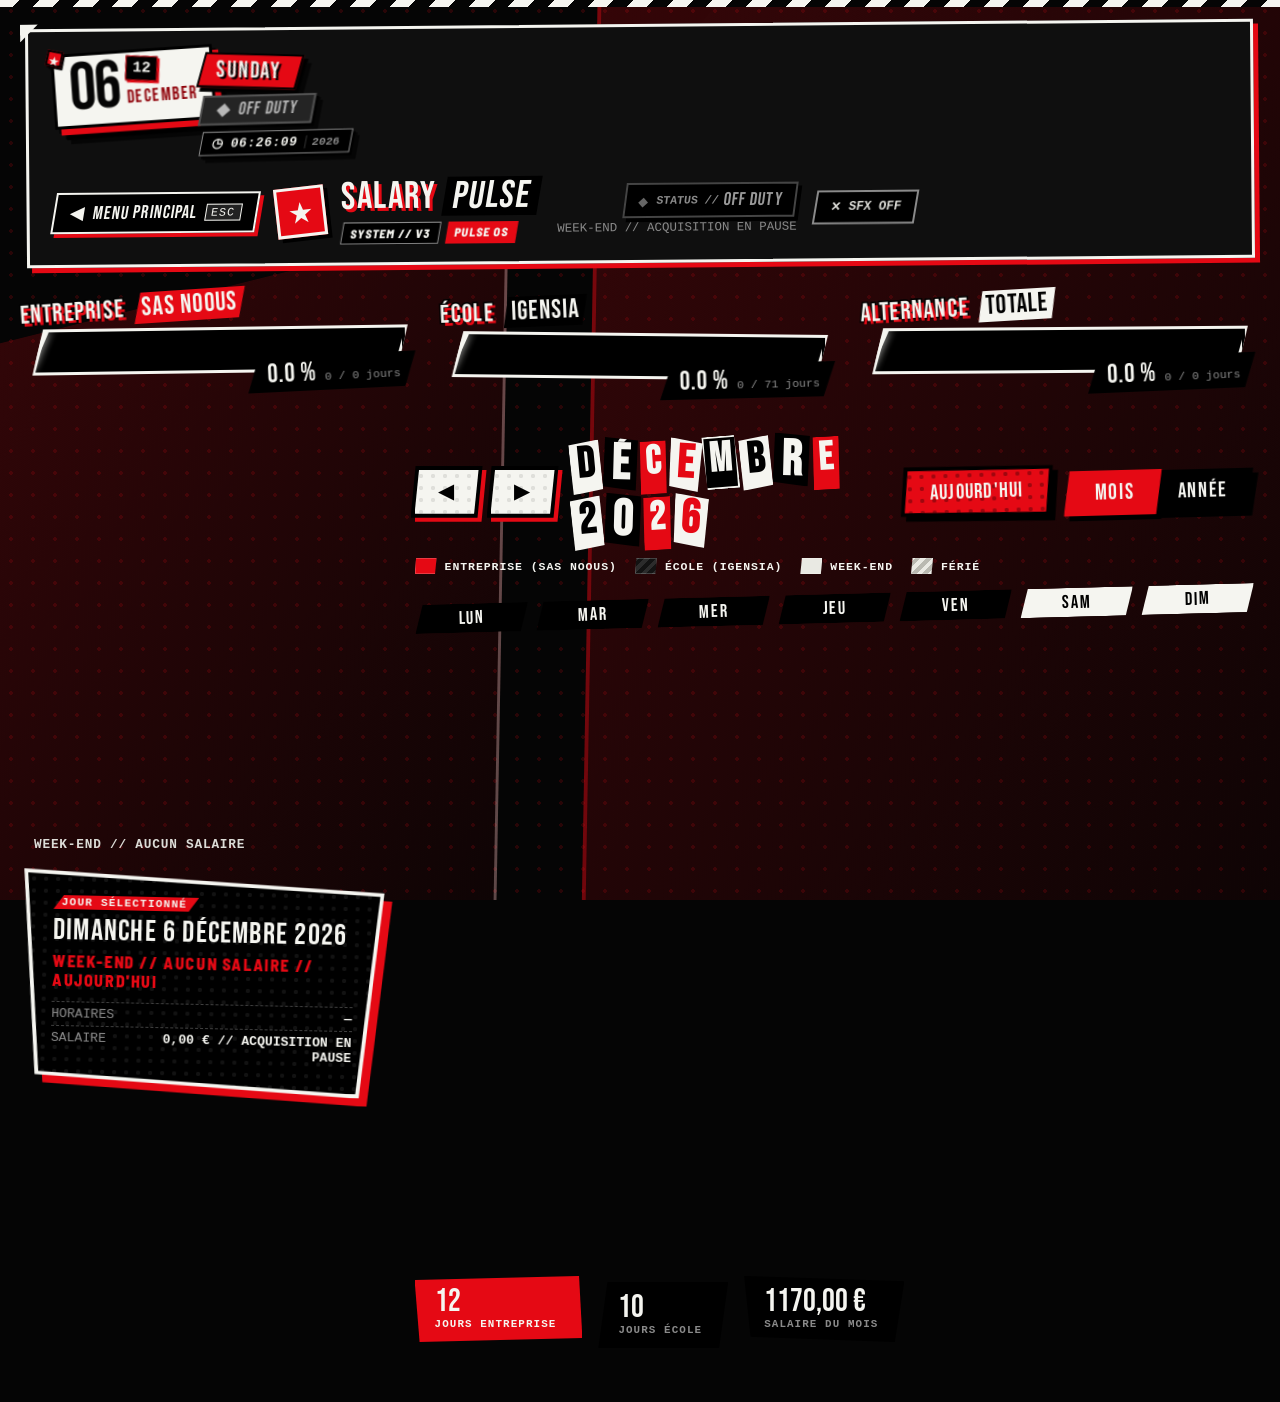
==== commit 8c28190f: "feat: icône du site + nouveau personnage du menu (silhouette sticker P5) - Favicon SVG + PNG 32 px +" ====
--- a/calendar/index.html
+++ b/calendar/index.html
@@ -4,12 +4,15 @@
     <meta charset="UTF-8">
     <meta name="viewport" content="width=device-width, initial-scale=1, viewport-fit=cover">
     <meta name="theme-color" content="#050505">
+    <link rel="icon" type="image/svg+xml" href="../shared/icons/favicon.svg?v=20260920a">
+    <link rel="icon" type="image/png" sizes="32x32" href="../shared/icons/favicon-32.png?v=20260920a">
+    <link rel="apple-touch-icon" href="../shared/icons/apple-touch-icon.png?v=20260920a">
     <title>Salary Pulse — Calendrier</title>
     <link rel="preconnect" href="https://fonts.googleapis.com">
     <link rel="preconnect" href="https://fonts.gstatic.com" crossorigin>
     <link href="https://fonts.googleapis.com/css2?family=Barlow+Semi+Condensed:wght@600;800&family=Bebas+Neue&display=swap" rel="stylesheet">
-    <link rel="stylesheet" href="../shared/shared.css?v=20260919c">
-    <link rel="stylesheet" href="calendar.css?v=20260919c">
+    <link rel="stylesheet" href="../shared/shared.css?v=20260920a">
+    <link rel="stylesheet" href="calendar.css?v=20260920a">
 </head>
 <body data-sp-page="calendar" data-sp-hud="auto">
     <div class="sp-app-container">
@@ -104,10 +107,10 @@
         <div class="cal-intro-slash"></div>
     </div>
 
-    <script src="../shared/scheduleConfig.js?v=20260919c" defer></script>
-    <script src="../shared/schedule-engine.js?v=20260919c" defer></script>
-    <script src="../shared/shared.js?v=20260919c" defer></script>
-    <script src="calendar-engine.js?v=20260919c" defer></script>
-    <script src="calendar-ui.js?v=20260919c" defer></script>
+    <script src="../shared/scheduleConfig.js?v=20260920a" defer></script>
+    <script src="../shared/schedule-engine.js?v=20260920a" defer></script>
+    <script src="../shared/shared.js?v=20260920a" defer></script>
+    <script src="calendar-engine.js?v=20260920a" defer></script>
+    <script src="calendar-ui.js?v=20260920a" defer></script>
 </body>
 </html>
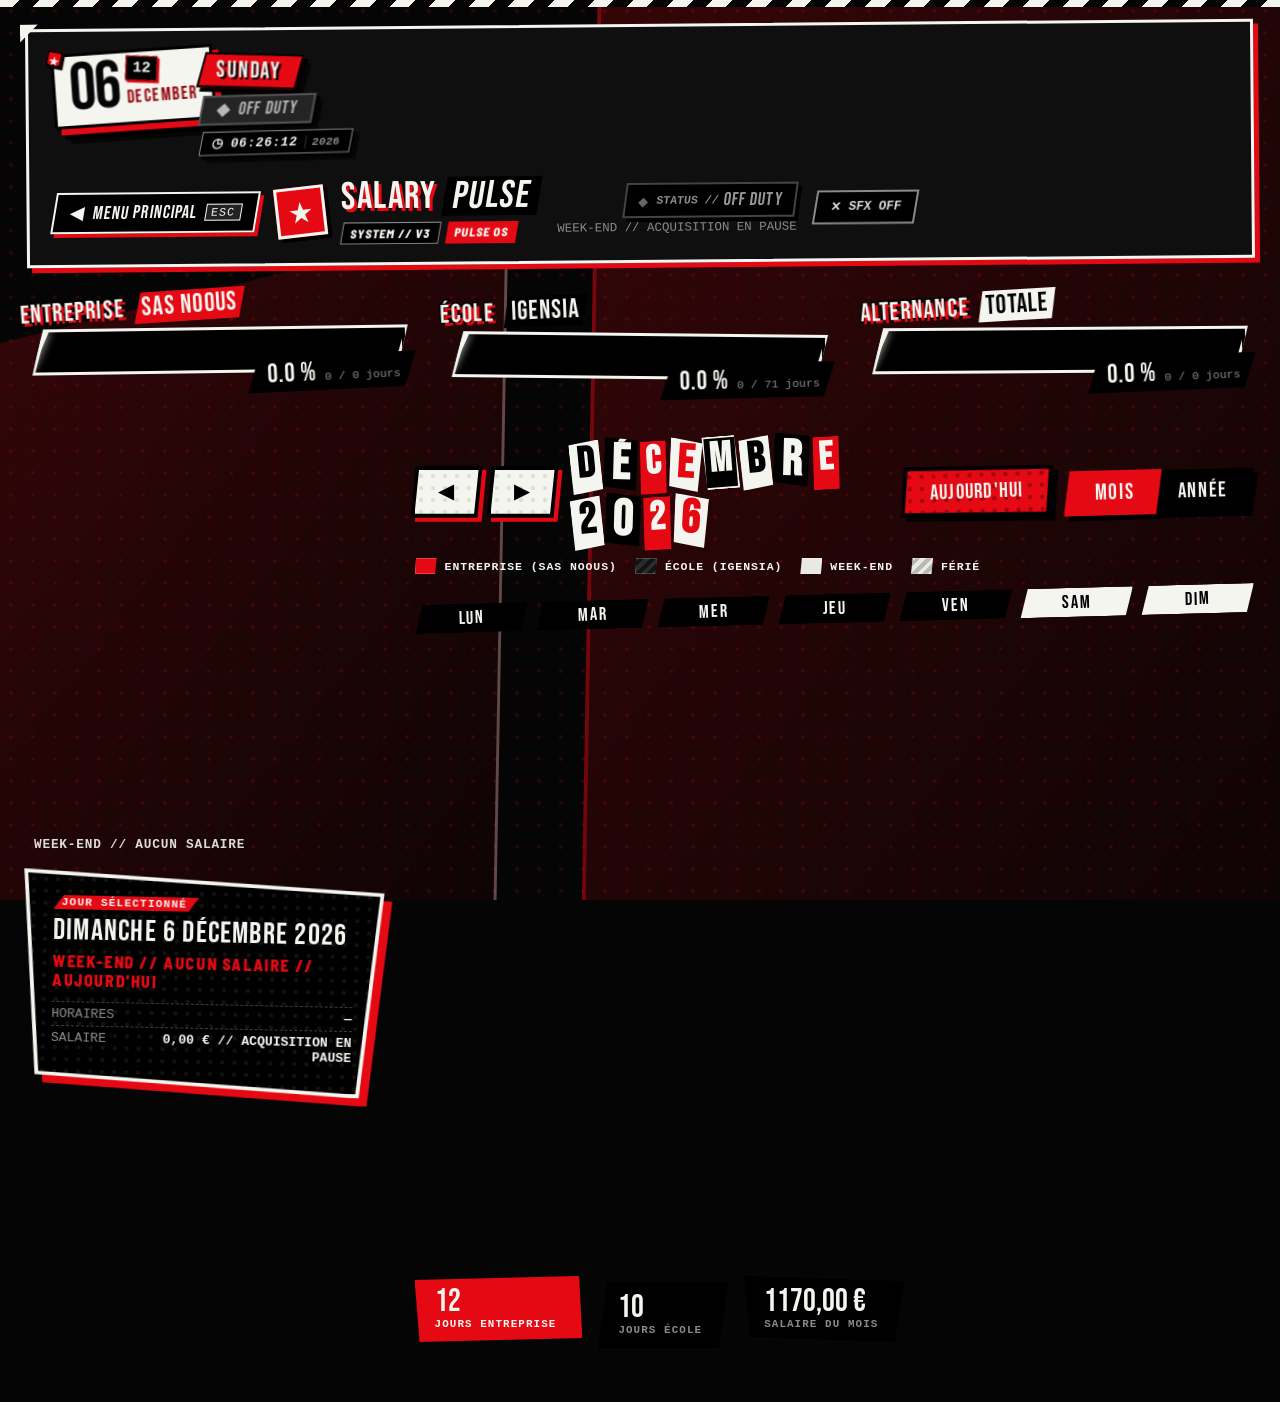
==== commit 7a3b3ee6: "feat: module « Mes sites » (portfolio + suivi alternance) - 4e commande du menu principal et nouvell" ====
--- a/calendar/index.html
+++ b/calendar/index.html
@@ -4,15 +4,15 @@
     <meta charset="UTF-8">
     <meta name="viewport" content="width=device-width, initial-scale=1, viewport-fit=cover">
     <meta name="theme-color" content="#050505">
-    <link rel="icon" type="image/svg+xml" href="../shared/icons/favicon.svg?v=20260920a">
-    <link rel="icon" type="image/png" sizes="32x32" href="../shared/icons/favicon-32.png?v=20260920a">
-    <link rel="apple-touch-icon" href="../shared/icons/apple-touch-icon.png?v=20260920a">
+    <link rel="icon" type="image/svg+xml" href="../shared/icons/favicon.svg?v=20260920b">
+    <link rel="icon" type="image/png" sizes="32x32" href="../shared/icons/favicon-32.png?v=20260920b">
+    <link rel="apple-touch-icon" href="../shared/icons/apple-touch-icon.png?v=20260920b">
     <title>Salary Pulse — Calendrier</title>
     <link rel="preconnect" href="https://fonts.googleapis.com">
     <link rel="preconnect" href="https://fonts.gstatic.com" crossorigin>
     <link href="https://fonts.googleapis.com/css2?family=Barlow+Semi+Condensed:wght@600;800&family=Bebas+Neue&display=swap" rel="stylesheet">
-    <link rel="stylesheet" href="../shared/shared.css?v=20260920a">
-    <link rel="stylesheet" href="calendar.css?v=20260920a">
+    <link rel="stylesheet" href="../shared/shared.css?v=20260920b">
+    <link rel="stylesheet" href="calendar.css?v=20260920b">
 </head>
 <body data-sp-page="calendar" data-sp-hud="auto">
     <div class="sp-app-container">
@@ -107,10 +107,10 @@
         <div class="cal-intro-slash"></div>
     </div>
 
-    <script src="../shared/scheduleConfig.js?v=20260920a" defer></script>
-    <script src="../shared/schedule-engine.js?v=20260920a" defer></script>
-    <script src="../shared/shared.js?v=20260920a" defer></script>
-    <script src="calendar-engine.js?v=20260920a" defer></script>
-    <script src="calendar-ui.js?v=20260920a" defer></script>
+    <script src="../shared/scheduleConfig.js?v=20260920b" defer></script>
+    <script src="../shared/schedule-engine.js?v=20260920b" defer></script>
+    <script src="../shared/shared.js?v=20260920b" defer></script>
+    <script src="calendar-engine.js?v=20260920b" defer></script>
+    <script src="calendar-ui.js?v=20260920b" defer></script>
 </body>
 </html>
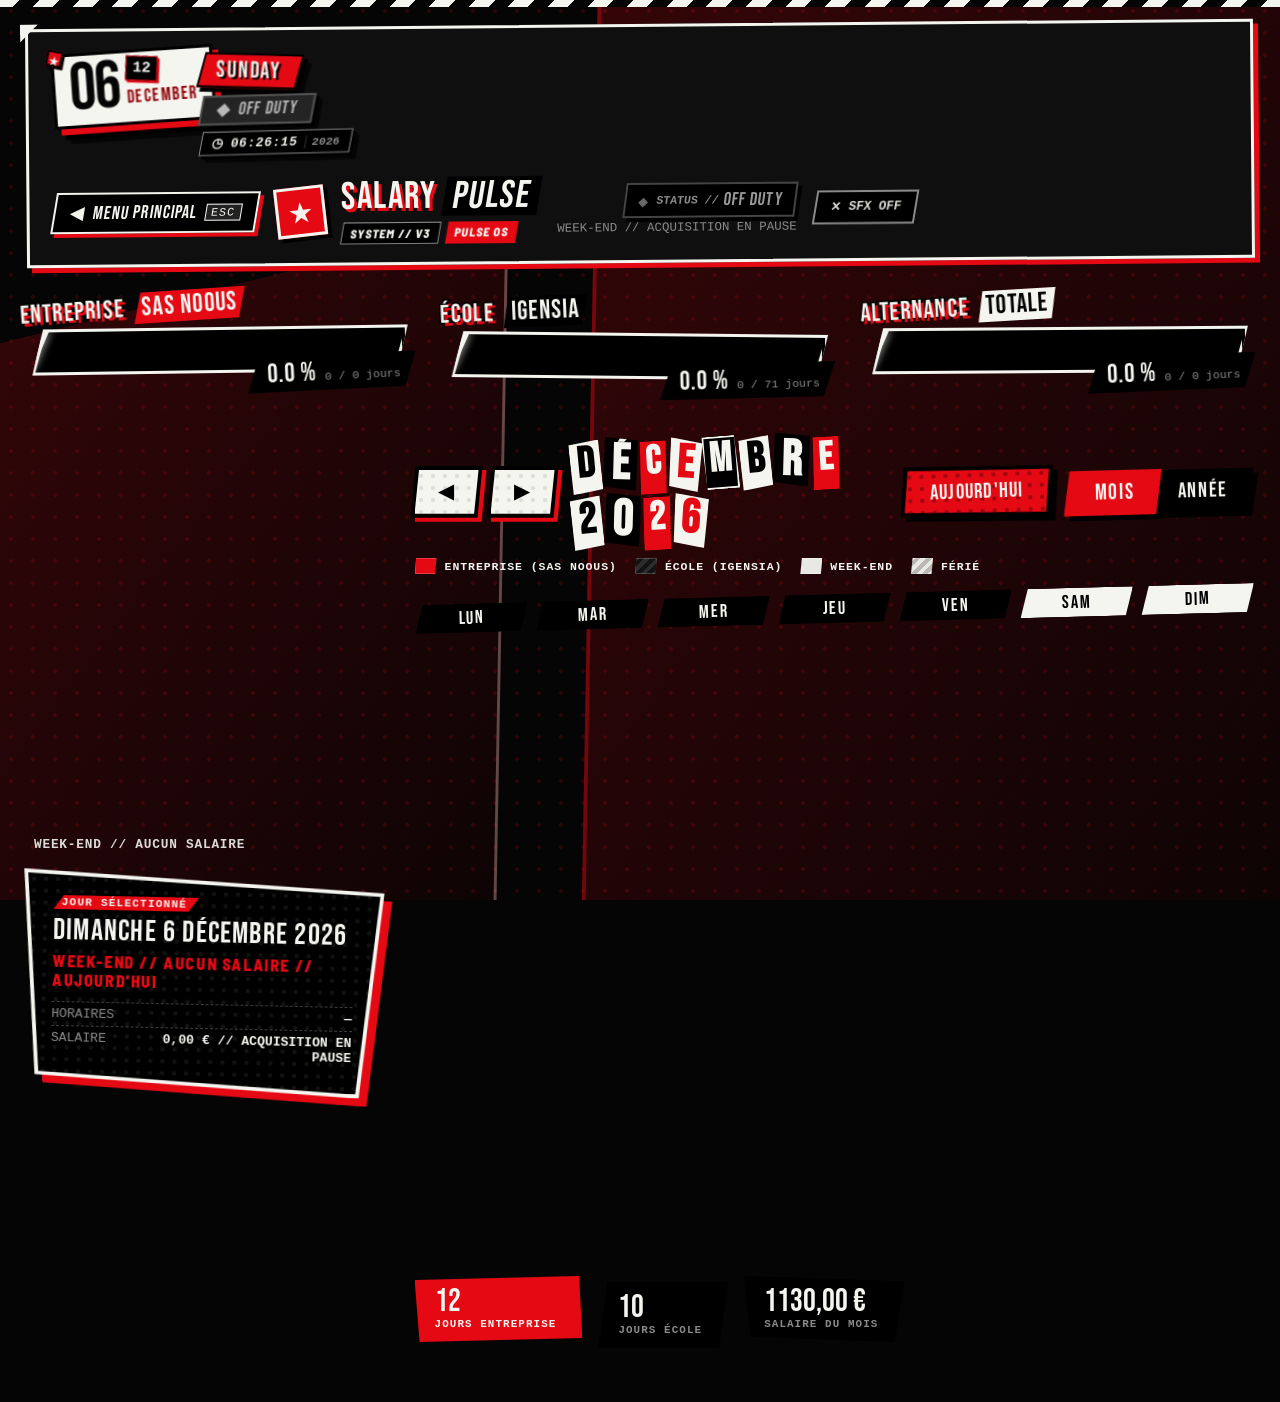
==== commit a4261cc1: "feat: salaire mensuel 1 130 € + montant réel de septembre (712,44 €) - MONTHLY_NET passe de 1 170 à " ====
--- a/calendar/index.html
+++ b/calendar/index.html
@@ -4,15 +4,15 @@
     <meta charset="UTF-8">
     <meta name="viewport" content="width=device-width, initial-scale=1, viewport-fit=cover">
     <meta name="theme-color" content="#050505">
-    <link rel="icon" type="image/svg+xml" href="../shared/icons/favicon.svg?v=20260920b">
-    <link rel="icon" type="image/png" sizes="32x32" href="../shared/icons/favicon-32.png?v=20260920b">
-    <link rel="apple-touch-icon" href="../shared/icons/apple-touch-icon.png?v=20260920b">
+    <link rel="icon" type="image/svg+xml" href="../shared/icons/favicon.svg?v=20261006a">
+    <link rel="icon" type="image/png" sizes="32x32" href="../shared/icons/favicon-32.png?v=20261006a">
+    <link rel="apple-touch-icon" href="../shared/icons/apple-touch-icon.png?v=20261006a">
     <title>Salary Pulse — Calendrier</title>
     <link rel="preconnect" href="https://fonts.googleapis.com">
     <link rel="preconnect" href="https://fonts.gstatic.com" crossorigin>
     <link href="https://fonts.googleapis.com/css2?family=Barlow+Semi+Condensed:wght@600;800&family=Bebas+Neue&display=swap" rel="stylesheet">
-    <link rel="stylesheet" href="../shared/shared.css?v=20260920b">
-    <link rel="stylesheet" href="calendar.css?v=20260920b">
+    <link rel="stylesheet" href="../shared/shared.css?v=20261006a">
+    <link rel="stylesheet" href="calendar.css?v=20261006a">
 </head>
 <body data-sp-page="calendar" data-sp-hud="auto">
     <div class="sp-app-container">
@@ -107,10 +107,10 @@
         <div class="cal-intro-slash"></div>
     </div>
 
-    <script src="../shared/scheduleConfig.js?v=20260920b" defer></script>
-    <script src="../shared/schedule-engine.js?v=20260920b" defer></script>
-    <script src="../shared/shared.js?v=20260920b" defer></script>
-    <script src="calendar-engine.js?v=20260920b" defer></script>
-    <script src="calendar-ui.js?v=20260920b" defer></script>
+    <script src="../shared/scheduleConfig.js?v=20261006a" defer></script>
+    <script src="../shared/schedule-engine.js?v=20261006a" defer></script>
+    <script src="../shared/shared.js?v=20261006a" defer></script>
+    <script src="calendar-engine.js?v=20261006a" defer></script>
+    <script src="calendar-ui.js?v=20261006a" defer></script>
 </body>
 </html>
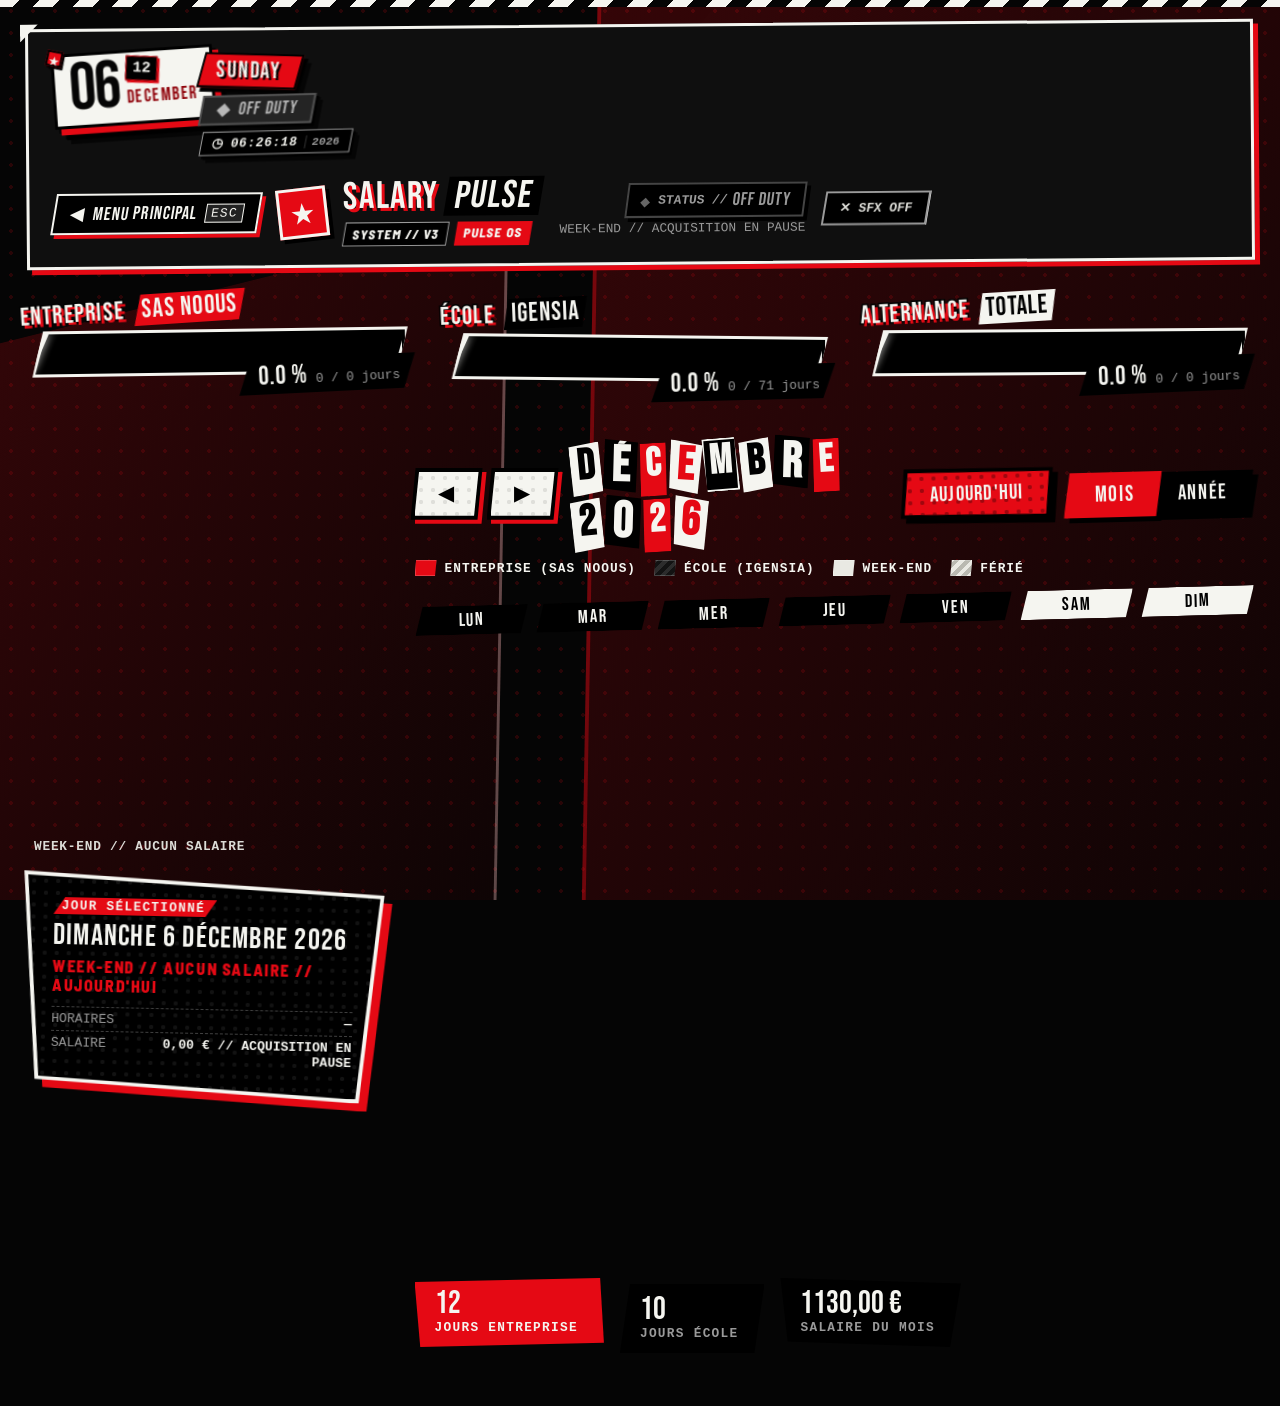
==== commit af5f0a99: "feat: module « Grille RNCP » (mémoire) + passe design globale Grille RNCP (rncp/) : - 63 compétences" ====
--- a/calendar/index.html
+++ b/calendar/index.html
@@ -4,15 +4,15 @@
     <meta charset="UTF-8">
     <meta name="viewport" content="width=device-width, initial-scale=1, viewport-fit=cover">
     <meta name="theme-color" content="#050505">
-    <link rel="icon" type="image/svg+xml" href="../shared/icons/favicon.svg?v=20261006a">
-    <link rel="icon" type="image/png" sizes="32x32" href="../shared/icons/favicon-32.png?v=20261006a">
-    <link rel="apple-touch-icon" href="../shared/icons/apple-touch-icon.png?v=20261006a">
+    <link rel="icon" type="image/svg+xml" href="../shared/icons/favicon.svg?v=20261115c">
+    <link rel="icon" type="image/png" sizes="32x32" href="../shared/icons/favicon-32.png?v=20261115c">
+    <link rel="apple-touch-icon" href="../shared/icons/apple-touch-icon.png?v=20261115c">
     <title>Salary Pulse — Calendrier</title>
     <link rel="preconnect" href="https://fonts.googleapis.com">
     <link rel="preconnect" href="https://fonts.gstatic.com" crossorigin>
     <link href="https://fonts.googleapis.com/css2?family=Barlow+Semi+Condensed:wght@600;800&family=Bebas+Neue&display=swap" rel="stylesheet">
-    <link rel="stylesheet" href="../shared/shared.css?v=20261006a">
-    <link rel="stylesheet" href="calendar.css?v=20261006a">
+    <link rel="stylesheet" href="../shared/shared.css?v=20261115c">
+    <link rel="stylesheet" href="calendar.css?v=20261115c">
 </head>
 <body data-sp-page="calendar" data-sp-hud="auto">
     <div class="sp-app-container">
@@ -107,10 +107,10 @@
         <div class="cal-intro-slash"></div>
     </div>
 
-    <script src="../shared/scheduleConfig.js?v=20261006a" defer></script>
-    <script src="../shared/schedule-engine.js?v=20261006a" defer></script>
-    <script src="../shared/shared.js?v=20261006a" defer></script>
-    <script src="calendar-engine.js?v=20261006a" defer></script>
-    <script src="calendar-ui.js?v=20261006a" defer></script>
+    <script src="../shared/scheduleConfig.js?v=20261115c" defer></script>
+    <script src="../shared/schedule-engine.js?v=20261115c" defer></script>
+    <script src="../shared/shared.js?v=20261115c" defer></script>
+    <script src="calendar-engine.js?v=20261115c" defer></script>
+    <script src="calendar-ui.js?v=20261115c" defer></script>
 </body>
 </html>
--- a/shared/shared.css
+++ b/shared/shared.css
@@ -14,7 +14,7 @@
     --sp-dark: #0f0f0f;
     --sp-card-bg: #141414;
     --sp-dark-gray: #242424;
-    --sp-gray: #8a8a8a;
+    --sp-gray: #9a9a9a;
     --sp-offwhite: #dcdcd7;
     --sp-white: #f5f5f0;
     --sp-red: #e50914;
@@ -31,6 +31,10 @@
     --sp-s3: 12px;
     --sp-s4: 16px;
     --sp-s5: 24px;
+    --sp-s6: 32px;
+
+    /* Taille minimale du texte secondaire (mono, étiquettes) : lisible sur mobile */
+    --fs-micro: 0.8rem;
 
     /* Bordures & angles */
     --sp-bw: 3px;
@@ -241,7 +245,7 @@
 
 .sp-tag-ribbon { display: flex; gap: var(--sp-s2); margin-top: 6px; }
 .sp-pill-black, .sp-pill-red {
-    font-size: 0.75rem;
+    font-size: var(--fs-micro);
     font-weight: 800;
     letter-spacing: 0.08em;
     padding: 3px 8px;
@@ -264,9 +268,9 @@
 }
 .sp-status-radar { font-size: 0.8rem; animation: spRadarPulse 1s infinite alternate; }
 .sp-status-text-block { display: flex; align-items: center; gap: 5px; }
-.status-prefix { font-family: var(--font-mono); font-size: 0.72rem; color: var(--sp-gray); font-weight: 700; }
+.status-prefix { font-family: var(--font-mono); font-size: var(--fs-micro); color: var(--sp-gray); font-weight: 700; }
 .status-main { font-family: var(--font-display); font-size: 1.15rem; letter-spacing: 0.06em; }
-.hud-status-caption { font-size: 0.78rem; color: var(--sp-gray); font-family: var(--font-mono); }
+.hud-status-caption { font-size: var(--fs-micro); color: var(--sp-gray); font-family: var(--font-mono); }
 
 .sp-status-badge.status-working { border-color: var(--sp-red); box-shadow: 3px 3px 0 var(--sp-red); }
 .sp-status-badge.status-working .sp-status-radar { color: var(--sp-white); }
@@ -452,7 +456,7 @@
     color: var(--sp-white);
     border: 1px solid var(--sp-white);
     font-family: var(--font-mono);
-    font-size: 0.72rem;
+    font-size: var(--fs-micro);
     padding: 1px 5px;
 }
 
@@ -460,12 +464,30 @@
     border-color: var(--sp-gray);
     box-shadow: none;
     font-family: var(--font-mono);
-    font-size: 0.78rem;
+    font-size: var(--fs-micro);
     font-weight: 700;
     color: var(--sp-offwhite);
 }
 .sp-btn-audio-header:hover { border-color: var(--sp-white); box-shadow: 3px 3px 0 var(--sp-red); transform: skewX(var(--sp-skew)) translateY(-2px); }
 .sp-btn-audio-header[aria-pressed="true"] { background: var(--sp-red); color: #fff; border-color: var(--sp-white); box-shadow: 3px 3px 0 var(--sp-white); }
+
+/* Lien « retour au menu » en bas de page (Mes sites, GTA 6, Grille RNCP) */
+.sp-back-link {
+    display: inline-flex;
+    align-items: center;
+    gap: 10px;
+    padding: 12px 32px 12px 24px;
+    background: var(--sp-white);
+    color: #000;
+    font-family: var(--font-display);
+    font-size: 1.3rem;
+    letter-spacing: 0.06em;
+    text-decoration: none;
+    clip-path: var(--clip-para);
+    transition: background-color var(--sp-t-fast), color var(--sp-t-fast), transform var(--sp-snap);
+}
+.sp-back-link:hover { background: var(--sp-red); color: var(--sp-white); transform: translateY(-2px); }
+.sp-back-link:focus-visible { clip-path: none; }
 
 /* 6. TRANSITION « MODULE ACCESS » =========================================
    4 panneaux diagonaux (noir, blanc, rouge, jaune) qui balaient l'écran.
@@ -681,7 +703,7 @@
     transform: rotate(-2deg);
 }
 .hp-value b { font-family: var(--font-display); font-weight: 400; font-size: 1.9rem; letter-spacing: 0.04em; }
-.hp-value i { font-style: normal; font-family: var(--font-mono); font-size: 0.72rem; color: var(--sp-gray); }
+.hp-value i { font-style: normal; font-family: var(--font-mono); font-size: var(--fs-micro); color: var(--sp-gray); }
 .sp-hp--main { margin-top: var(--sp-s2); }
 
 .sp-hp--white .hp-fill { background: repeating-linear-gradient(-45deg, #f5f5f0 0 9px, #cfcfc8 9px 18px); }
@@ -701,7 +723,8 @@
     .sp-date-hud-sticker { --hud-fs: 13px; }
     .sp-header { padding: var(--sp-s3); }
     .sp-header-right-group { flex-wrap: nowrap; align-items: stretch; gap: var(--sp-s3); }
-    .sp-btn-back { flex: 1; justify-content: center; }
+    .sp-btn-back { flex: 1; justify-content: center; white-space: nowrap; }
+    .sp-btn-back .back-kbd { display: none; } /* pas de clavier sur mobile */
     .sp-btn-audio-header { justify-content: center; }
     .sp-brand-block, .hud-status-wrapper { display: none; } /* le HUD date suffit sur mobile */
 }
--- a/calendar/calendar.css
+++ b/calendar/calendar.css
@@ -84,7 +84,7 @@
 
 /* Détail du jour sélectionné */
 .cal-detail { --slab-clip: var(--clip-slab-c); --slab-shadow: 8px 8px 0 var(--sp-red); display: grid; gap: 6px; padding: 22px 26px 28px; transform: rotate(1.2deg); }
-.cal-detail-tag { justify-self: start; padding: 1px 12px 1px 8px; background: var(--sp-red); font-family: var(--font-mono); font-size: 0.7rem; font-weight: 800; letter-spacing: 0.1em; clip-path: var(--clip-para); }
+.cal-detail-tag { justify-self: start; padding: 1px 12px 1px 8px; background: var(--sp-red); font-family: var(--font-mono); font-size: var(--fs-micro); font-weight: 800; letter-spacing: 0.1em; clip-path: var(--clip-para); }
 .cal-detail-date { font-family: var(--font-display); font-size: 1.9rem; line-height: 1; letter-spacing: 0.04em; }
 .cal-detail-kind { font-family: var(--font-body); font-weight: 800; letter-spacing: 0.1em; color: var(--sp-red); }
 .cal-detail[data-kind="rest"] .cal-detail-kind, .cal-detail[data-kind="before"] .cal-detail-kind { color: var(--sp-gray); }
@@ -124,7 +124,7 @@
 .cal-switch-btn.is-active { background: var(--sp-red); transform: scale(1.06); z-index: 1; position: relative; }
 
 /* Légende : mêmes textures que les cases */
-.cal-legend { display: flex; flex-wrap: wrap; gap: 8px 18px; list-style: none; font-family: var(--font-mono); font-size: 0.72rem; font-weight: 800; letter-spacing: 0.08em; }
+.cal-legend { display: flex; flex-wrap: wrap; gap: 8px 18px; list-style: none; font-family: var(--font-mono); font-size: var(--fs-micro); font-weight: 800; letter-spacing: 0.08em; }
 .cal-legend li { display: inline-flex; align-items: center; gap: 8px; }
 .lg { display: inline-block; width: 22px; height: 16px; clip-path: var(--clip-para); }
 
@@ -208,7 +208,7 @@
 .cal-stat:nth-child(2) { clip-path: var(--clip-para); transform: translateY(6px); }
 .cal-stat:nth-child(3) { clip-path: var(--clip-slab-c); }
 .cal-stat b { font-family: var(--font-display); font-weight: 400; font-size: 2rem; line-height: 1; }
-.cal-stat span { font-family: var(--font-mono); font-size: 0.68rem; font-weight: 800; letter-spacing: 0.1em; color: var(--sp-gray); }
+.cal-stat span { font-family: var(--font-mono); font-size: var(--fs-micro); font-weight: 800; letter-spacing: 0.1em; color: var(--sp-gray); }
 .cal-stat--red { background: var(--sp-red); }
 .cal-stat--red span { color: var(--sp-white); }
 
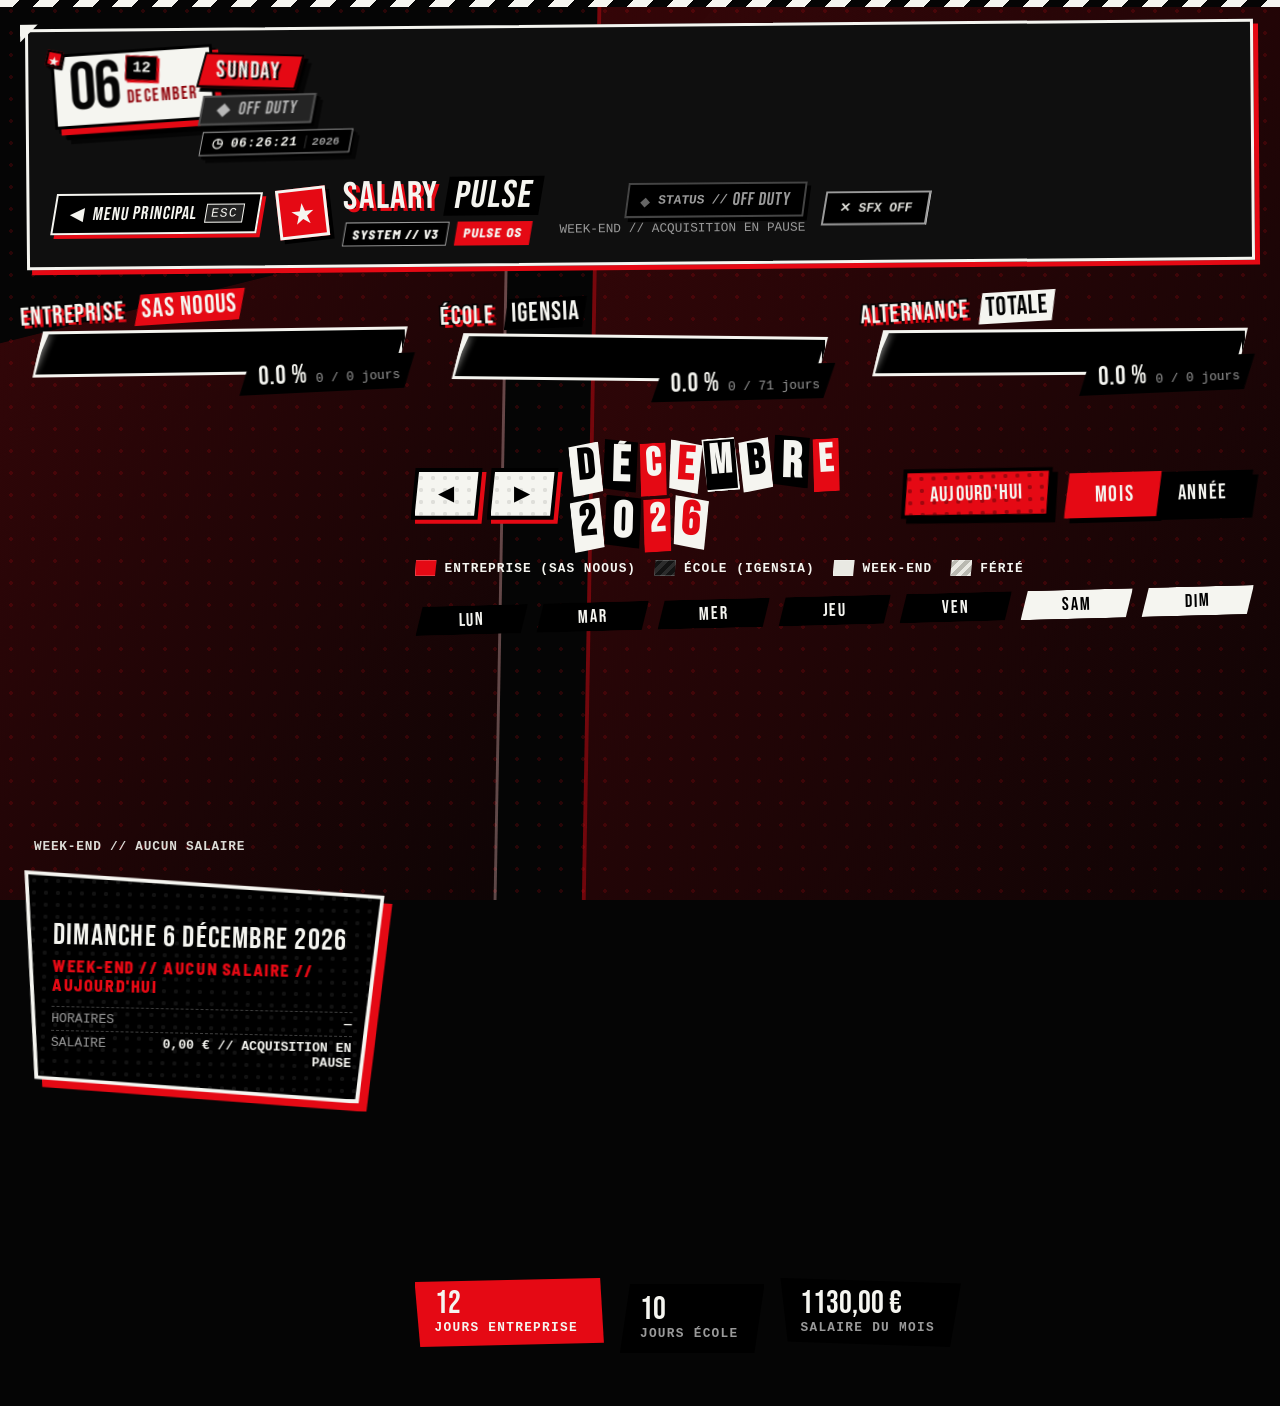
==== commit 1407ac90: "feat(rncp): premier import du suivi (18 compétences, 40 preuves) Données issues de Claude Chat (proj" ====
--- a/calendar/index.html
+++ b/calendar/index.html
@@ -4,15 +4,15 @@
     <meta charset="UTF-8">
     <meta name="viewport" content="width=device-width, initial-scale=1, viewport-fit=cover">
     <meta name="theme-color" content="#050505">
-    <link rel="icon" type="image/svg+xml" href="../shared/icons/favicon.svg?v=20261115c">
-    <link rel="icon" type="image/png" sizes="32x32" href="../shared/icons/favicon-32.png?v=20261115c">
-    <link rel="apple-touch-icon" href="../shared/icons/apple-touch-icon.png?v=20261115c">
+    <link rel="icon" type="image/svg+xml" href="../shared/icons/favicon.svg?v=20261115d">
+    <link rel="icon" type="image/png" sizes="32x32" href="../shared/icons/favicon-32.png?v=20261115d">
+    <link rel="apple-touch-icon" href="../shared/icons/apple-touch-icon.png?v=20261115d">
     <title>Salary Pulse — Calendrier</title>
     <link rel="preconnect" href="https://fonts.googleapis.com">
     <link rel="preconnect" href="https://fonts.gstatic.com" crossorigin>
     <link href="https://fonts.googleapis.com/css2?family=Barlow+Semi+Condensed:wght@600;800&family=Bebas+Neue&display=swap" rel="stylesheet">
-    <link rel="stylesheet" href="../shared/shared.css?v=20261115c">
-    <link rel="stylesheet" href="calendar.css?v=20261115c">
+    <link rel="stylesheet" href="../shared/shared.css?v=20261115d">
+    <link rel="stylesheet" href="calendar.css?v=20261115d">
 </head>
 <body data-sp-page="calendar" data-sp-hud="auto">
     <div class="sp-app-container">
@@ -107,10 +107,10 @@
         <div class="cal-intro-slash"></div>
     </div>
 
-    <script src="../shared/scheduleConfig.js?v=20261115c" defer></script>
-    <script src="../shared/schedule-engine.js?v=20261115c" defer></script>
-    <script src="../shared/shared.js?v=20261115c" defer></script>
-    <script src="calendar-engine.js?v=20261115c" defer></script>
-    <script src="calendar-ui.js?v=20261115c" defer></script>
+    <script src="../shared/scheduleConfig.js?v=20261115d" defer></script>
+    <script src="../shared/schedule-engine.js?v=20261115d" defer></script>
+    <script src="../shared/shared.js?v=20261115d" defer></script>
+    <script src="calendar-engine.js?v=20261115d" defer></script>
+    <script src="calendar-ui.js?v=20261115d" defer></script>
 </body>
 </html>
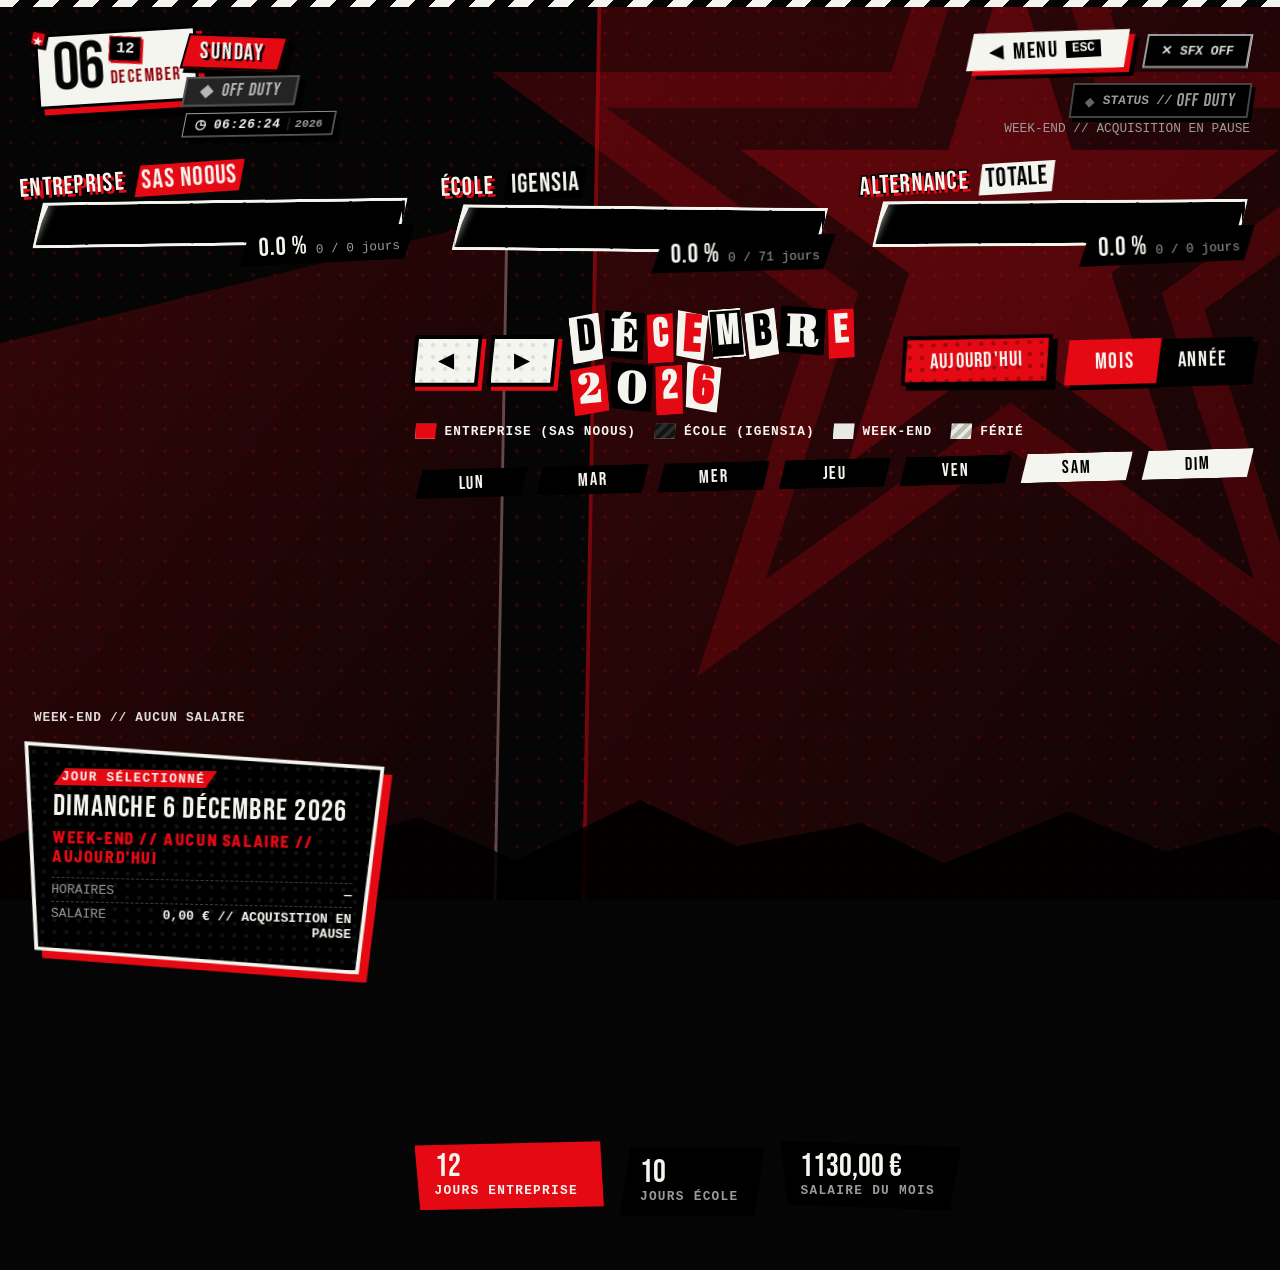
==== commit a13d61d6: "feat(design): nouveau personnage « le vent » + shell commun refondu Personnage du menu (main-menu/ar" ====
--- a/calendar/index.html
+++ b/calendar/index.html
@@ -4,15 +4,15 @@
     <meta charset="UTF-8">
     <meta name="viewport" content="width=device-width, initial-scale=1, viewport-fit=cover">
     <meta name="theme-color" content="#050505">
-    <link rel="icon" type="image/svg+xml" href="../shared/icons/favicon.svg?v=20261115d">
-    <link rel="icon" type="image/png" sizes="32x32" href="../shared/icons/favicon-32.png?v=20261115d">
-    <link rel="apple-touch-icon" href="../shared/icons/apple-touch-icon.png?v=20261115d">
+    <link rel="icon" type="image/svg+xml" href="../shared/icons/favicon.svg?v=20261116b">
+    <link rel="icon" type="image/png" sizes="32x32" href="../shared/icons/favicon-32.png?v=20261116b">
+    <link rel="apple-touch-icon" href="../shared/icons/apple-touch-icon.png?v=20261116b">
     <title>Salary Pulse — Calendrier</title>
     <link rel="preconnect" href="https://fonts.googleapis.com">
     <link rel="preconnect" href="https://fonts.gstatic.com" crossorigin>
-    <link href="https://fonts.googleapis.com/css2?family=Barlow+Semi+Condensed:wght@600;800&family=Bebas+Neue&display=swap" rel="stylesheet">
-    <link rel="stylesheet" href="../shared/shared.css?v=20261115d">
-    <link rel="stylesheet" href="calendar.css?v=20261115d">
+    <link href="https://fonts.googleapis.com/css2?family=Abril+Fatface&family=Anton&family=Barlow+Semi+Condensed:wght@600;800&family=Bebas+Neue&display=swap" rel="stylesheet">
+    <link rel="stylesheet" href="../shared/shared.css?v=20261116b">
+    <link rel="stylesheet" href="calendar.css?v=20261116b">
 </head>
 <body data-sp-page="calendar" data-sp-hud="auto">
     <div class="sp-app-container">
@@ -107,10 +107,10 @@
         <div class="cal-intro-slash"></div>
     </div>
 
-    <script src="../shared/scheduleConfig.js?v=20261115d" defer></script>
-    <script src="../shared/schedule-engine.js?v=20261115d" defer></script>
-    <script src="../shared/shared.js?v=20261115d" defer></script>
-    <script src="calendar-engine.js?v=20261115d" defer></script>
-    <script src="calendar-ui.js?v=20261115d" defer></script>
+    <script src="../shared/scheduleConfig.js?v=20261116b" defer></script>
+    <script src="../shared/schedule-engine.js?v=20261116b" defer></script>
+    <script src="../shared/shared.js?v=20261116b" defer></script>
+    <script src="calendar-engine.js?v=20261116b" defer></script>
+    <script src="calendar-ui.js?v=20261116b" defer></script>
 </body>
 </html>
--- a/shared/shared.css
+++ b/shared/shared.css
@@ -1,7 +1,7 @@
 /* ==========================================================================
    SALARY PULSE // DESIGN SYSTEM
    Grammaire : noir + rouge + blanc · collage · diagonales · hard shadows
-   Fichier partagé par tous les modules (menu, dashboard, calendrier, GTA 6).
+   Fichier partagé par tous les modules (menu, dashboard, calendrier, GTA 6, sites, grille RNCP).
 
    1. Tokens   2. Base   3. Fond   4. HUD / header   5. Boutons   6. Transition
    7. Briques P5 (dalles, lettres, glitch)   8. Barres HP   9. Responsive & accessibilité
@@ -165,6 +165,37 @@
     z-index: 2;
 }
 
+/* Étoiles concentriques : grande étoile qui tourne très lentement dans le coin haut-droit */
+.sp-bg-star {
+    --star: polygon(50% 0%, 61% 35%, 98% 35%, 68% 57%, 79% 91%, 50% 70%, 21% 91%, 32% 57%, 2% 35%, 39% 35%);
+    position: absolute;
+    top: -34vmin;
+    right: -30vmin;
+    width: 120vmin;
+    height: 120vmin;
+    background: rgba(229, 9, 20, 0.2);
+    clip-path: var(--star);
+    animation: spStarTurn 140s linear infinite;
+}
+.sp-bg-star::before,
+.sp-bg-star::after { content: ''; position: absolute; clip-path: var(--star); }
+.sp-bg-star::before { inset: 11%; background: var(--sp-black); }
+.sp-bg-star::after { inset: 24%; background: rgba(229, 9, 20, 0.26); }
+.sp-bg-star i { position: absolute; inset: 35%; background: var(--sp-black); clip-path: var(--star); }
+@keyframes spStarTurn { to { transform: rotate(360deg); } }
+
+/* Éclat noir déchiré en bas de page */
+.sp-bg-shard {
+    position: absolute;
+    left: -4vw;
+    right: -4vw;
+    bottom: -2vh;
+    height: 16vh;
+    background: #000;
+    clip-path: polygon(0 62%, 6% 38%, 11% 58%, 19% 22%, 26% 52%, 34% 30%, 41% 60%, 50% 18%, 57% 50%, 66% 34%, 72% 62%, 81% 26%, 88% 54%, 95% 36%, 100% 58%, 100% 100%, 0 100%);
+    opacity: 0.85;
+}
+
 /* 4. HUD & HEADER ========================================================== */
 .sp-app-container {
     position: relative;
@@ -181,78 +212,24 @@
 
 .sp-header {
     display: flex;
-    align-items: center;
+    align-items: flex-start;
     justify-content: space-between;
     flex-wrap: wrap;
-    gap: var(--sp-s5);
-    padding: 18px 24px;
-    background: var(--sp-dark);
-    border: var(--sp-bw) solid var(--sp-white);
-    box-shadow: var(--sp-shadow-red);
-    position: relative;
-    transform: rotate(-0.5deg);
-}
-.sp-header::before {
-    content: '';
-    position: absolute;
-    top: -8px;
-    left: -8px;
-    width: 18px;
-    height: 18px;
-    background: var(--sp-white);
-    clip-path: polygon(0 0, 100% 0, 0 100%);
+    gap: var(--sp-s4) var(--sp-s5);
+    padding: 6px 4px 0 10px;
+    position: relative;
+    z-index: 5;
 }
 
 .sp-header-right-group {
-    display: flex;
+    display: grid;
+    grid-template-columns: auto auto;
+    justify-content: end;
+    justify-items: end;
     align-items: center;
-    justify-content: flex-end;
-    flex-wrap: wrap;
-    gap: 18px;
-}
-
-.sp-brand-block { display: flex; align-items: center; gap: var(--sp-s4); }
-
-.sp-logo-icon {
-    width: 50px;
-    height: 50px;
-    display: grid;
-    place-items: center;
-    background: var(--sp-red);
-    border: var(--sp-bw) solid var(--sp-white);
-    box-shadow: var(--sp-shadow-black);
-    transform: rotate(-6deg);
-    font-size: 1.8rem;
-}
-.sp-star { color: var(--sp-white); }
-
-.sp-brand-title {
-    display: flex;
-    align-items: baseline;
-    gap: var(--sp-s2);
-    font-family: var(--font-display);
-    font-size: 2.4rem;
-    line-height: 0.92;
-    letter-spacing: 0.04em;
-}
-.sp-brand-title .title-main { text-shadow: 3px 3px 0 var(--sp-red); }
-.sp-brand-title .title-sub {
-    color: var(--sp-white);
-    background: #000;
-    padding: 2px 8px;
-    transform: skewX(var(--sp-skew));
-}
-
-.sp-tag-ribbon { display: flex; gap: var(--sp-s2); margin-top: 6px; }
-.sp-pill-black, .sp-pill-red {
-    font-size: var(--fs-micro);
-    font-weight: 800;
-    letter-spacing: 0.08em;
-    padding: 3px 8px;
-    transform: skewX(var(--sp-skew));
-}
-.sp-pill-black { background: #000; border: 1px solid var(--sp-gray); }
-.sp-pill-red { background: var(--sp-red); }
+    gap: 12px 14px;
+}
+.sp-header-right-group .hud-status-wrapper { grid-column: 1 / -1; grid-row: 2; }
 
 /* Statut de travail */
 .hud-status-wrapper { display: flex; flex-direction: column; align-items: flex-end; gap: 3px; }
@@ -439,34 +416,45 @@
     display: inline-flex;
     align-items: center;
     gap: var(--sp-s2);
+    text-decoration: none;
+    transition: transform var(--sp-snap), background-color var(--sp-t-fast), color var(--sp-t-fast);
+}
+.sp-btn-back {
+    position: relative;
+    isolation: isolate;
+    padding: 9px 30px 9px 24px;
+    color: #000;
+    font-family: var(--font-display);
+    font-size: 1.45rem;
+    letter-spacing: 0.06em;
+    line-height: 1;
+    transform: rotate(-3deg);
+    filter: drop-shadow(5px 5px 0 var(--sp-red)) drop-shadow(4px 4px 0 #000);
+}
+.sp-btn-back::before { content: ''; position: absolute; inset: 0; z-index: -1; background: var(--sp-white); clip-path: polygon(6% 0, 100% 8%, 95% 100%, 0 90%); transition: background-color var(--sp-t-fast); }
+.sp-btn-back:hover { color: var(--sp-white); transform: rotate(-1deg) translate(-3px, -2px) scale(1.05); }
+.sp-btn-back:hover::before { background: var(--sp-red); }
+.sp-btn-back:active { transform: rotate(-3deg) translateY(2px); }
+.sp-btn-back .back-arrow { font-size: 0.8em; }
+.sp-btn-back .back-kbd {
+    padding: 2px 6px;
     background: #000;
-    border: 2px solid var(--sp-white);
-    box-shadow: 4px 4px 0 var(--sp-red);
-    padding: 7px 14px;
-    text-decoration: none;
-    transform: skewX(var(--sp-skew));
-    transition: transform var(--sp-snap), background-color var(--sp-t-fast), box-shadow var(--sp-t-fast);
-}
-.sp-btn-back { font-family: var(--font-display); font-size: 1.15rem; letter-spacing: 0.06em; }
-.sp-btn-back:hover { background: var(--sp-red); transform: skewX(var(--sp-skew)) translateY(-2px); box-shadow: 6px 6px 0 #000; }
-.sp-btn-back:active { transform: skewX(var(--sp-skew)) translateY(2px); box-shadow: 2px 2px 0 #000; }
-.sp-btn-back .back-arrow { color: var(--sp-white); }
-.sp-btn-back .back-kbd {
-    background: #222;
     color: var(--sp-white);
-    border: 1px solid var(--sp-white);
     font-family: var(--font-mono);
     font-size: var(--fs-micro);
-    padding: 1px 5px;
+    font-weight: 800;
+    letter-spacing: 0;
 }
 
 .sp-btn-audio-header {
-    border-color: var(--sp-gray);
-    box-shadow: none;
+    padding: 7px 14px;
+    background: #000;
+    border: 2px solid var(--sp-gray);
     font-family: var(--font-mono);
     font-size: var(--fs-micro);
     font-weight: 700;
     color: var(--sp-offwhite);
+    transform: skewX(var(--sp-skew));
 }
 .sp-btn-audio-header:hover { border-color: var(--sp-white); box-shadow: 3px 3px 0 var(--sp-red); transform: skewX(var(--sp-skew)) translateY(-2px); }
 .sp-btn-audio-header[aria-pressed="true"] { background: var(--sp-red); color: #fff; border-color: var(--sp-white); box-shadow: 3px 3px 0 var(--sp-white); }
@@ -608,6 +596,11 @@
 .sp-ransom .l:nth-child(5n+3) { background: var(--sp-red); color: var(--sp-white); font-size: 0.92em; transform: rotate(-2deg) translateY(0.05em); clip-path: var(--clip-para); }
 .sp-ransom .l:nth-child(5n+4) { background: var(--sp-white); color: var(--sp-red); font-size: 1.08em; transform: rotate(5deg); clip-path: var(--clip-slab-c); }
 .sp-ransom .l:nth-child(5n) { background: #000; color: var(--sp-white); font-size: 0.96em; transform: rotate(-3deg) translateY(-0.03em); clip-path: var(--clip-para-r); box-shadow: inset 0 0 0 2px var(--sp-white); }
+
+/* Vraie lettre anonyme : les tuiles alternent trois polices (grotesque, didone, compacte) */
+.sp-ransom .l:nth-child(5n+2) { font-family: 'Abril Fatface', Georgia, 'Times New Roman', serif; font-size: 1.02em; padding-bottom: 0.08em; }
+.sp-ransom .l:nth-child(5n+4) { font-family: 'Anton', Impact, sans-serif; font-size: 0.98em; }
+.sp-ransom .w:nth-child(even) .l:nth-child(5n+1) { font-family: 'Abril Fatface', Georgia, serif; font-size: 0.94em; background: var(--sp-red); color: var(--sp-white); }
 
 /* Glitch nerveux (titres) : deux copies décalées via data-text */
 .sp-glitch { position: relative; display: inline-block; }
@@ -713,20 +706,15 @@
 .sp-hp--mix .hp-label em { background: var(--sp-white); color: #000; }
 
 /* 9. RESPONSIVE & ACCESSIBILITÉ ============================================ */
-@media (max-width: 950px) {
-    .sp-header { flex-direction: column; align-items: flex-start; gap: var(--sp-s4); transform: none; }
-    .sp-header-right-group { width: 100%; justify-content: space-between; }
-}
-
 @media (max-width: 650px) {
     .sp-app-container { padding: var(--sp-s3) var(--sp-s3) 36px; gap: var(--sp-s5); }
-    .sp-date-hud-sticker { --hud-fs: 13px; }
-    .sp-header { padding: var(--sp-s3); }
-    .sp-header-right-group { flex-wrap: nowrap; align-items: stretch; gap: var(--sp-s3); }
-    .sp-btn-back { flex: 1; justify-content: center; white-space: nowrap; }
+    .sp-date-hud-sticker { --hud-fs: 12px; }
+    .sp-header { padding: 4px 0 0 6px; gap: var(--sp-s3); }
+    .sp-header-right-group { gap: 10px; }
+    .sp-btn-back { font-size: 1.2rem; padding: 8px 22px 8px 18px; white-space: nowrap; }
     .sp-btn-back .back-kbd { display: none; } /* pas de clavier sur mobile */
-    .sp-btn-audio-header { justify-content: center; }
-    .sp-brand-block, .hud-status-wrapper { display: none; } /* le HUD date suffit sur mobile */
+    .hud-status-wrapper { display: none; } /* le HUD date porte déjà le statut */
+    .sp-bg-star { width: 150vmin; height: 150vmin; top: -40vmin; right: -70vmin; }
 }
 
 @media (prefers-reduced-motion: reduce) {
@@ -738,6 +726,6 @@
         scroll-behavior: auto !important;
     }
     .sp-transition-wipe { display: none !important; }
-    .hp-fill::before { animation: none; }
+    .hp-fill::before, .sp-bg-star { animation: none; }
     .hp-track { transition: none; }
 }
